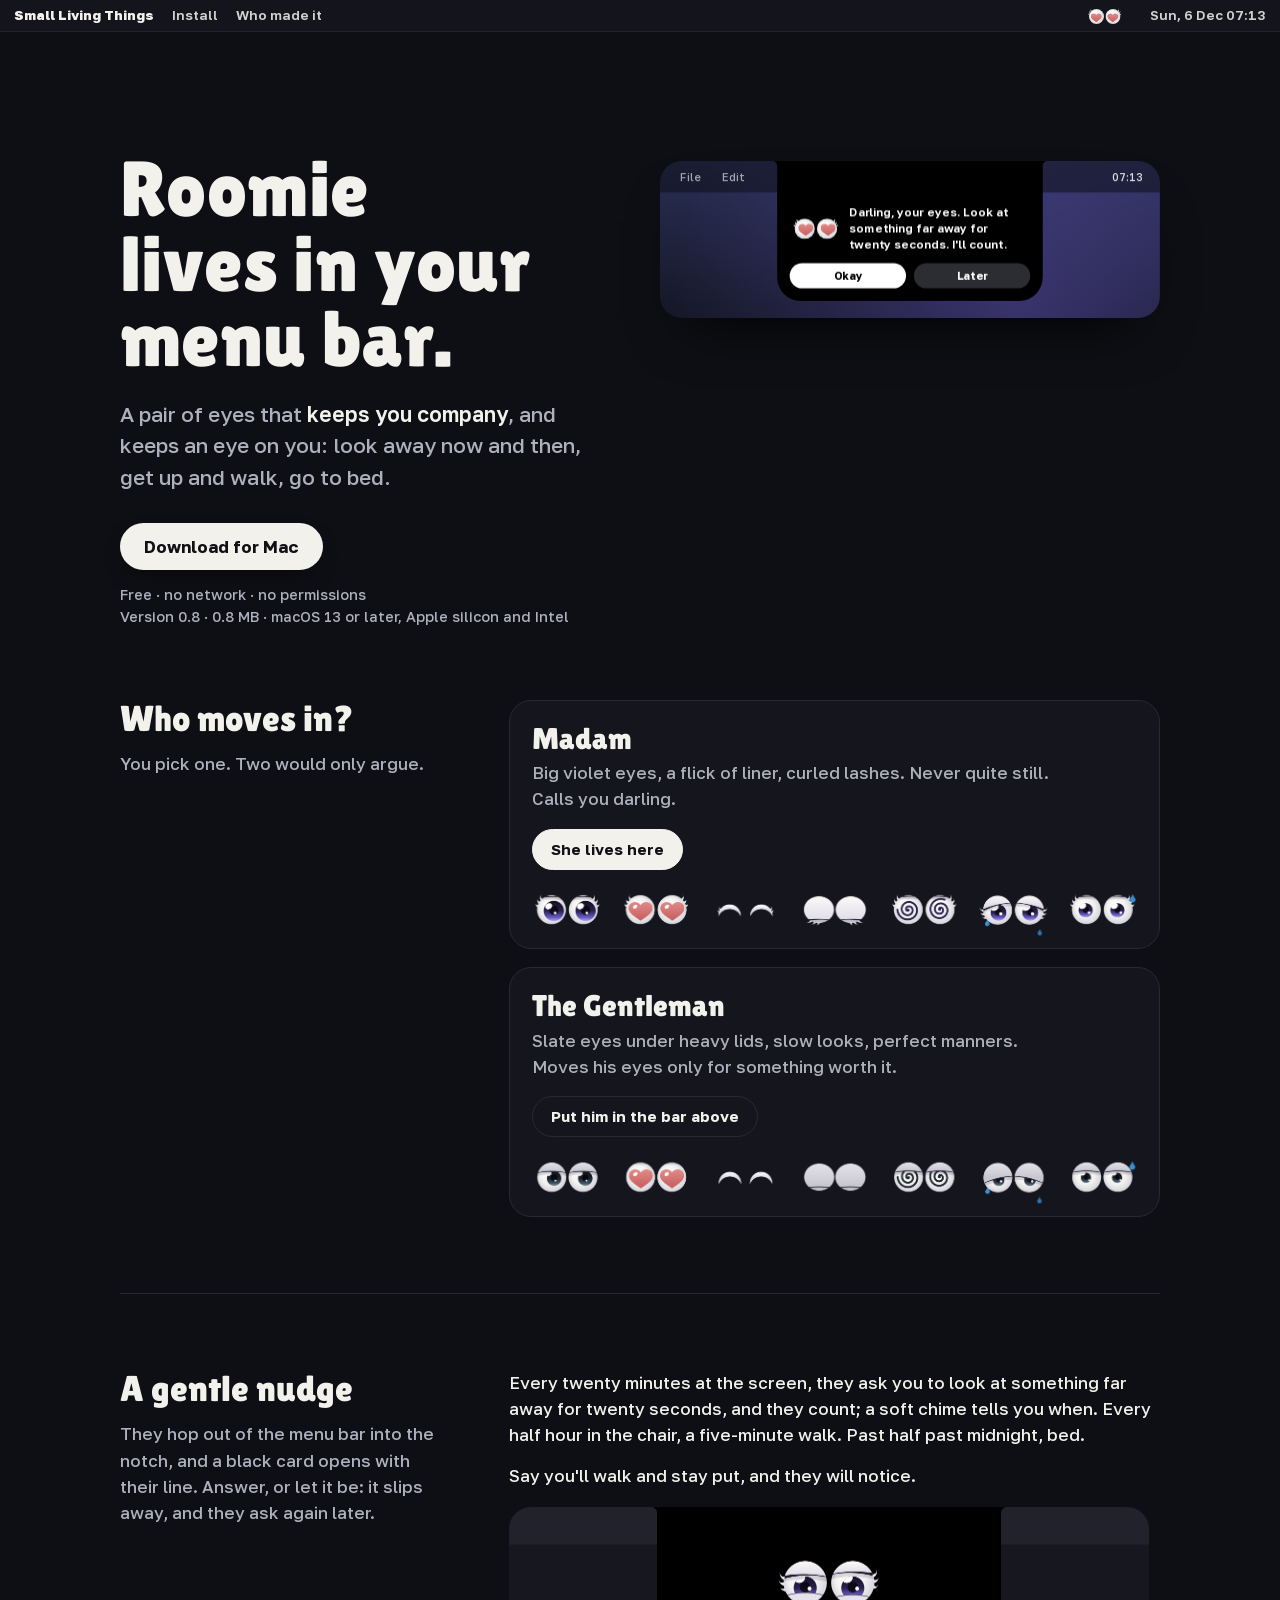
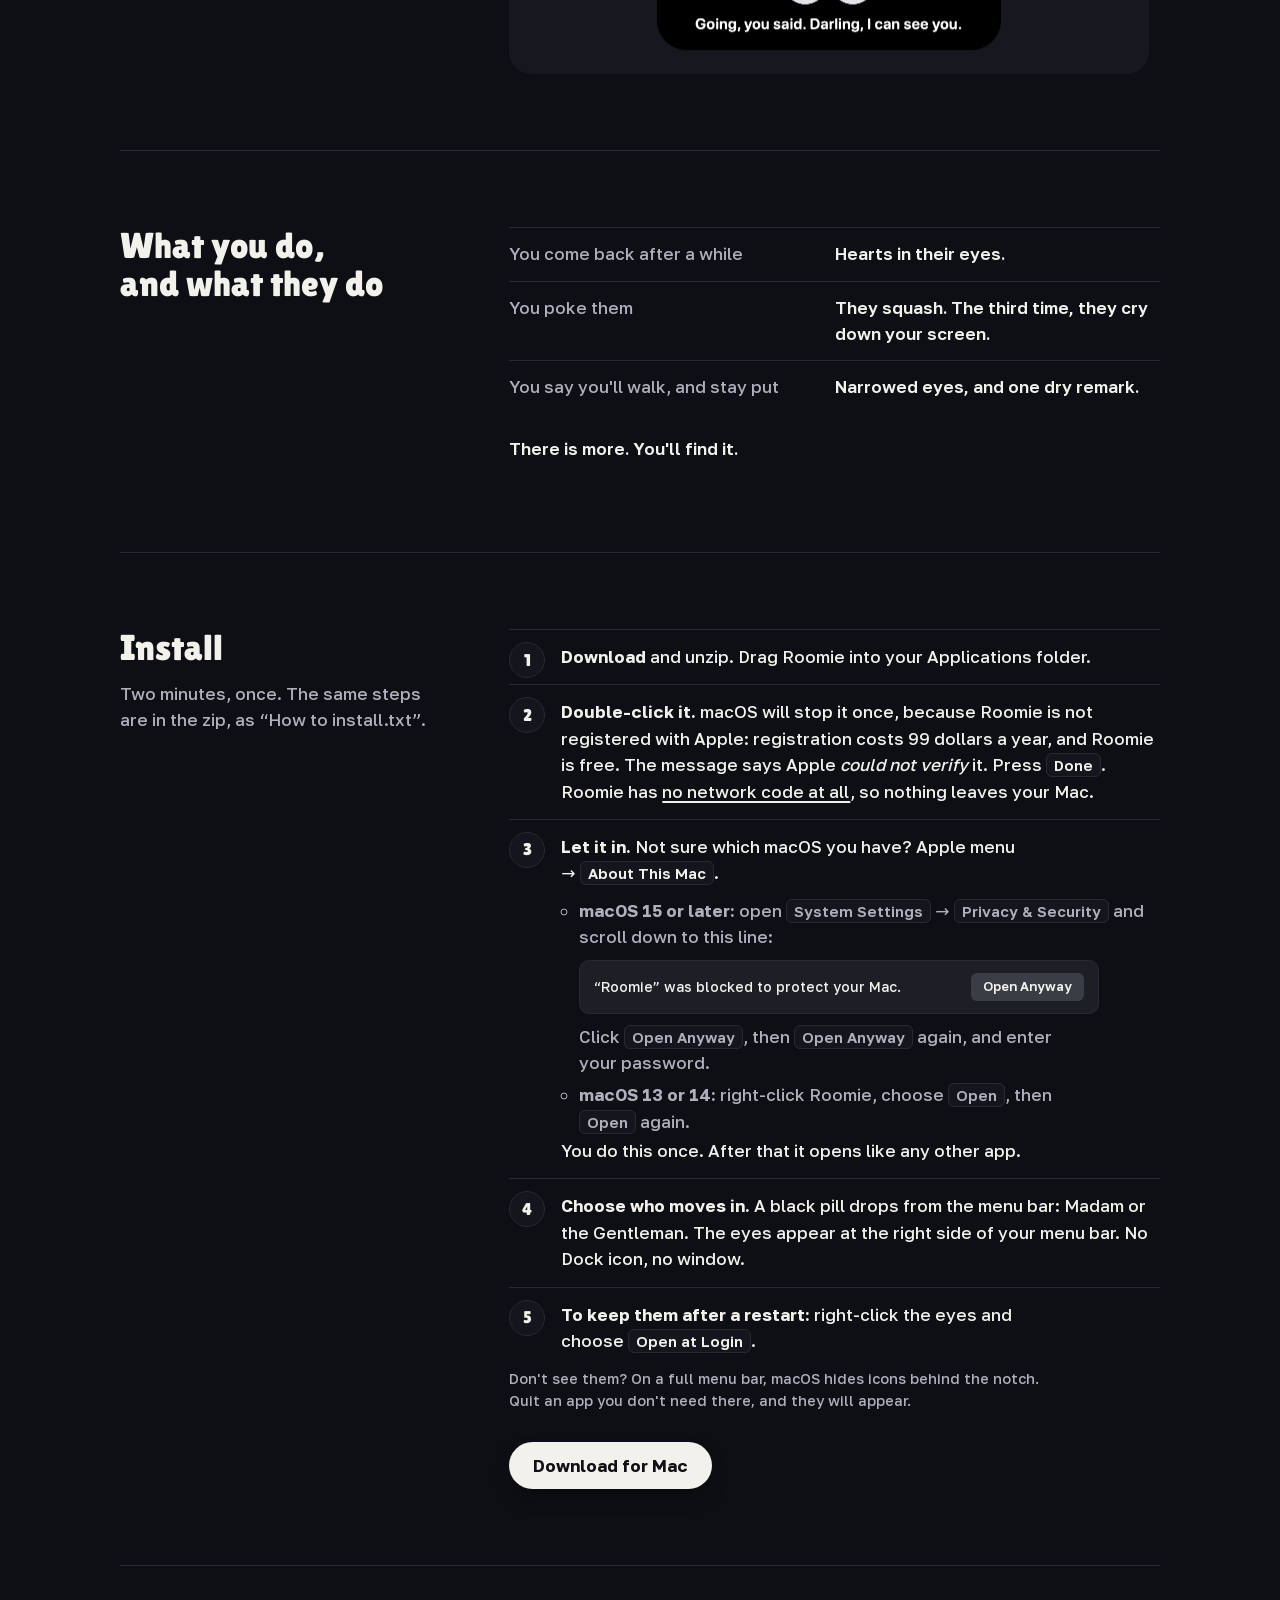
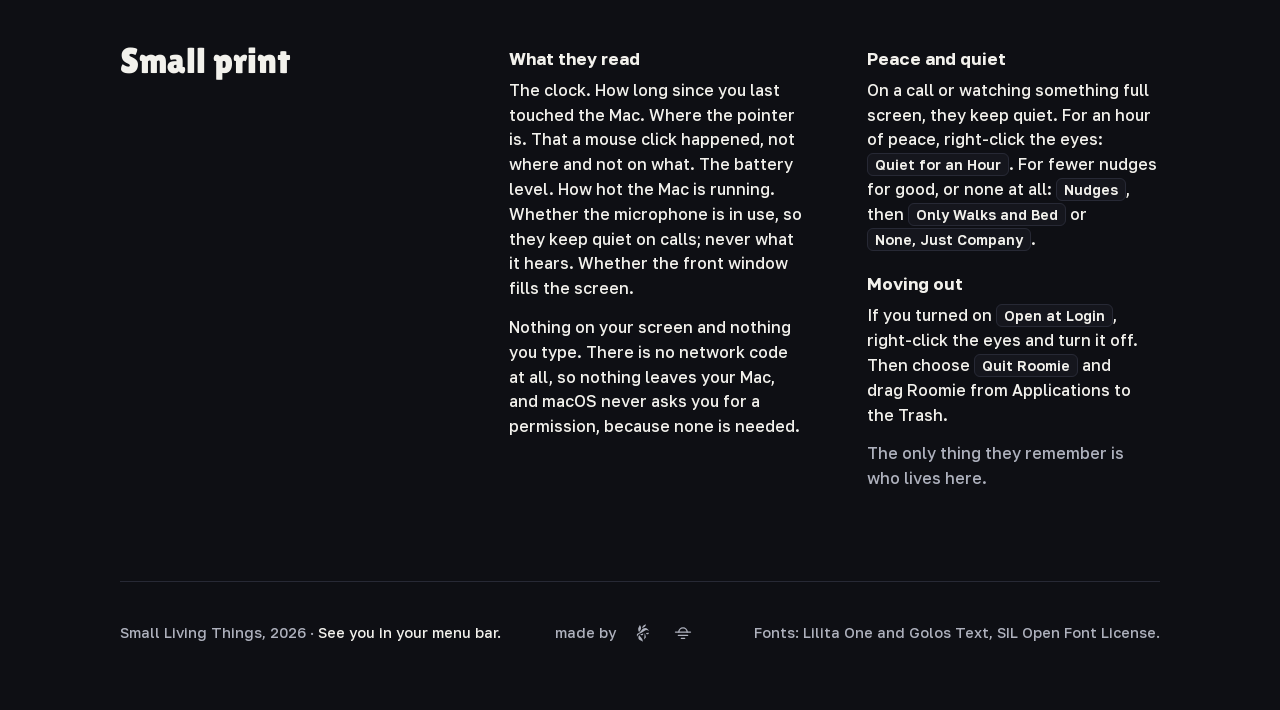
==== site/index.html @ 075705ca "Roomie 0.8 and its site Roomie, a pair of eyes that lives in the Mac menu bar: Madam or the Gentlema" ====
<!doctype html>
<html lang="en">
<head>
<meta charset="utf-8">
<meta name="viewport" content="width=device-width, initial-scale=1, viewport-fit=cover">
<title>Roomie: a pair of eyes that lives in your Mac's menu bar</title>
<meta name="description" content="Roomie lives in your menu bar: Madam or the Gentleman, a pair of eyes that keeps you company and reminds you to look away, to walk and to go to bed. Free, for macOS 13 or later.">
<meta name="theme-color" content="#0e0f14">
<meta property="og:type" content="website">
<meta property="og:title" content="Roomie: a pair of eyes that lives in your Mac's menu bar">
<meta property="og:description" content="Madam or the Gentleman: they watch you work, and nudge you to look away, to walk and to go to bed. Free, for macOS 13 or later.">
<meta property="og:image" content="https://lesheess.github.io/small-living-things/roomie/media/og.jpg">
<meta property="og:url" content="https://lesheess.github.io/small-living-things/">
<meta name="twitter:card" content="summary_large_image">
<link rel="icon" href="roomie/media/icon.png">
<link rel="stylesheet" href="style.css?v=0.8">
</head>
<body>
<header class="bar">
  <a class="home" href="./">Small Living Things</a>
  <a href="#install">Install</a>
  <a href="#us">Who made it</a>
  <span class="gap"></span>
  <canvas data-roomie></canvas>
  <time data-clock></time>
</header>
<canvas id="rain" aria-hidden="true"></canvas>

<main>
  <div class="hero with-stage">
    <div>
    <h1>Roomie lives in your menu bar.</h1>
    <p class="lead">A pair of eyes that <b>keeps you company</b>, and keeps an eye on you: look away now and then, get up and walk, go to bed.</p>
    <div class="get">
      <a class="btn" href="roomie/Roomie.zip" download>Download for Mac</a>
      <button class="share" type="button" data-share>Send the link to my Mac</button>
      <span class="small">Free · no network · no permissions<br>Version 0.8 · 0.8 MB · macOS 13 or later, Apple silicon and&nbsp;Intel</span>
      <p class="phone-note">Roomie is for Macs. Send it to yours.</p>
    </div>
    </div>
    <figure class="stage"><canvas data-stage></canvas></figure>
  </div>

  <section class="flow row">
    <div class="head"><h2>Who moves in?</h2>
    <p class="dim">You pick one. Two would only argue.</p></div>
    <div class="body">
    <div class="who">
      <article>
        <div class="who-head">
          <div>
            <h3>Madam</h3>
            <p>Big violet eyes, a flick of liner, curled lashes. Never quite still. Calls you darling.</p>
          </div>
          <button class="pick" type="button" data-who="madam">Put her in the bar above</button>
        </div>
        <figure class="moods"><img src="roomie/media/madam.png" width="1302" height="122" alt="Madam in seven moods: watching, hearts, glad, asleep, dizzy, crying, sweating."></figure>
      </article>
      <article>
        <div class="who-head">
          <div>
            <h3>The Gentleman</h3>
            <p>Slate eyes under heavy lids, slow looks, perfect manners. Moves his eyes only for something worth it.</p>
          </div>
          <button class="pick" type="button" data-who="gentleman">Put him in the bar above</button>
        </div>
        <figure class="moods"><img src="roomie/media/gentleman.png" width="1302" height="122" alt="The Gentleman in seven moods: watching, hearts, glad, asleep, dizzy, crying, sweating."></figure>
      </article>
    </div>
    </div>
  </section>

  <section class="row">
    <div class="head"><h2>A gentle nudge</h2>
      <p class="dim">They hop out of the menu bar into the notch, and a black card opens with their line. Answer, or let it be: it slips away, and they ask again later.</p></div>
    <div class="body">
      <p>Every twenty minutes at the screen, they ask you to look at something far away for twenty seconds, and they count; a soft chime tells you when. Every half hour in the chair, a five-minute walk. Past half past midnight, bed.</p>
      <p>Say you'll walk and stay put, and they will notice.</p>
    <figure class="shot"><img src="roomie/media/caught.png" width="640" height="168" alt="Madam's card under the notch: her eyes narrowed, following you, and her line: “Going, you said. Darling, I can see you.”"></figure>
    </div>
  </section>

  <section class="row">
    <div class="head"><h2>What you do, and what they do</h2></div>
    <div class="body">
    <dl class="pairs">
      <dt>You come back after a while</dt><dd>Hearts in their eyes.</dd>
      <dt>You poke them</dt><dd>They squash. The third time, they cry down your screen.</dd>
      <dt>You say you'll walk, and stay put</dt><dd>Narrowed eyes, and one dry remark.</dd>
    </dl>
    <p class="more">There is more. You'll find it.</p>
    </div>
  </section>

  <section class="row" id="install">
    <div class="head"><h2>Install</h2>
      <p class="dim">Two minutes, once. The same steps are in the zip, as “How to install.txt”.</p></div>
    <div class="body">
    <ol class="steps">
      <li><b>Download</b> and unzip. Drag Roomie into your Applications folder.</li>
      <li><b>Double-click it.</b> macOS will stop it once, because Roomie is not registered with Apple: registration costs 99 dollars a year, and Roomie is free. The message says Apple <q>could not verify</q> it. Press <kbd>Done</kbd>. Roomie has <a href="#print">no network code at all</a>, so nothing leaves your Mac.</li>
      <li><b>Let it in.</b> Not sure which macOS you have? Apple menu → <kbd>About This Mac</kbd>.
        <ul>
          <li><b>macOS 15 or later:</b> open <kbd>System Settings</kbd> → <kbd>Privacy &amp; Security</kbd> and scroll down to this line:
            <div class="settings" aria-hidden="true"><span>“Roomie” was blocked to protect your Mac.</span><span class="open">Open Anyway</span></div>
            Click <kbd>Open Anyway</kbd>, then <kbd>Open Anyway</kbd> again, and enter your password.</li>
          <li><b>macOS 13 or 14:</b> right-click Roomie, choose <kbd>Open</kbd>, then <kbd>Open</kbd> again.</li>
        </ul>
        You do this once. After that it opens like any other app.
      </li>
      <li><b>Choose who moves in.</b> A black pill drops from the menu bar: Madam or the Gentleman. The eyes appear at the right side of your menu bar. No Dock icon, no window.</li>
      <li><b>To keep them after a restart:</b> right-click the eyes and choose <kbd>Open at Login</kbd>.</li>
    </ol>
    <p class="small">Don't see them? On a full menu bar, macOS hides icons behind the notch. Quit an app you don't need there, and they will appear.</p>
    <div class="get"><a class="btn" href="roomie/Roomie.zip" download>Download for Mac</a></div>
    </div>
  </section>

  <section class="print row" id="print">
    <div class="head"><h2>Small print</h2></div>
    <div class="body split">
    <div>
      <h3>What they read</h3>
      <p>The clock. How long since you last touched the Mac. Where the pointer is. That a mouse click happened, not where and not on what. The battery level. How hot the Mac is running. Whether the microphone is in use, so they keep quiet on calls; never what it hears. Whether the front window fills the screen.</p>
      <p>Nothing on your screen and nothing you type. There is no network code at all, so nothing leaves your Mac, and macOS never asks you for a permission, because none is needed.</p>
    </div>
    <div>
      <h3>Peace and quiet</h3>
      <p>On a call or watching something full screen, they keep quiet. For an hour of peace, right-click the eyes: <kbd>Quiet for an Hour</kbd>. For fewer nudges for good, or none at all: <kbd>Nudges</kbd>, then <kbd>Only Walks and Bed</kbd> or <kbd>None, Just Company</kbd>.</p>
      <h3>Moving out</h3>
      <p>If you turned on <kbd>Open at Login</kbd>, right-click the eyes and turn it off. Then choose <kbd>Quit Roomie</kbd> and drag Roomie from Applications to the Trash.</p>
      <p class="dim">The only thing they remember is who lives here.</p>
    </div>
    </div>
  </section>

</main>

<footer class="small">
  <span>Small Living Things, 2026 · <span class="bye">See you in your menu bar.</span></span>
  <span class="made" id="us" role="group" aria-label="Made by lesheess and Still"><span aria-hidden="true">made by</span>
    <span class="maker" tabindex="0" aria-label="lesheess"><svg width="20" height="20" viewBox="0 0 24 24" aria-hidden="true"><path fill="currentColor" fill-rule="evenodd" d="M11.26 22.15C11.04 21.96 10.25 21.50 9.49 21.13C7.13 19.95 6.43 19.08 6.44 17.33C6.44 16.33 6.61 15.76 7.17 14.96L7.50 14.48L7.79 15.11C8.02 15.59 8.36 16.02 9.20 16.88C11.050 18.78 11.79 20.30 11.69 21.97L11.65 22.48L11.26 22.15ZM13.41 19.25C13.49 18.62 13.85 14.58 13.94 13.29C13.99 12.60 14.06 12.20 14.14 12.17C14.35 12.10 15.45 16.090 15.45 16.94C15.45 17.55 15.24 17.86 14.12 18.95L13.36 19.69L13.41 19.25ZM4.78 16.12C4.71 15.96 4.66 15.39 4.66 14.76C4.65 13.69 4.66 13.66 4.99 13.15C5.29 12.68 5.41 12.59 6.27 12.19C6.79 11.94 7.37 11.67 7.56 11.58C8.02 11.36 9.46 9.91 10.07 9.05C11.67 6.81 12.83 6.04 14.56 6.04C15.85 6.04 16.97 6.56 18.08 7.67C18.55 8.14 19.39 9.31 19.39 9.50C19.39 9.54 19.03 9.38 18.57 9.14C16.58 8.070 15.39 8.21 13.50 9.70C12.34 10.61 10.96 11.43 9.78 11.91C7.40 12.86 6.18 13.86 5.36 15.49C4.90 16.40 4.90 16.40 4.78 16.12ZM9.88 14.57C9.54 14.43 8.94 13.79 8.94 13.58C8.94 13.40 9.89 13.11 11.23 12.85C12.32 12.65 12.37 12.67 12.24 13.37C12.06 14.35 10.82 14.98 9.88 14.57ZM16.63 13.42C16.15 13.22 15.52 12.42 15.71 12.25C15.93 12.050 17.87 11.65 18.62 11.65C19.00 11.65 19.00 11.66 19.00 12.03C19.00 13.08 17.70 13.84 16.63 13.42ZM6.93 10.30C6.46 9.58 6.15 8.30 6.21 7.34C6.26 6.36 6.44 5.86 7.21 4.56C7.48 4.10 7.82 3.42 7.96 3.06L8.21 2.40L8.62 3.01C9.37 4.13 9.63 4.95 9.63 6.13C9.63 7.56 8.71 9.44 7.55 10.37L7.17 10.67L6.93 10.30ZM11.04 5.61C11.11 4.65 11.51 3.87 12.28 3.17C12.63 2.85 12.95 2.58 12.99 2.58C13.04 2.58 13.61 2.34 14.27 2.050L15.47 1.51L15.40 2.07C15.22 3.57 14.49 4.50 13.07 5.050C12.48 5.28 11.21 6.04 11.21 6.16C11.21 6.20 11.16 6.23 11.10 6.23C11.02 6.23 11.00 6.04 11.04 5.61Z"/></svg><span class="tip" aria-hidden="true">lesheess</span></span>
    <span class="maker" tabindex="0" aria-label="Still"><svg width="20" height="20" viewBox="0 0 24 24" fill="none" stroke="currentColor" stroke-width="1.6" stroke-linecap="round" aria-hidden="true"><path d="M7 10.9a5 5 0 0 1 10 0"/><path d="M3 10.9h18M6.5 14.9h11M10 18.4h4"/></svg><span class="tip" aria-hidden="true">Still</span></span></span>
  <span>Fonts: Lilita One and Golos Text, SIL Open Font License.</span>
</footer>
<script src="roomie.js?v=0.8"></script>
<script src="stage.js?v=0.8"></script>
</body>
</html>
---- site/style.css ----
/* Small Living Things: the shelf and its product pages.
   One world: the dark of a screen at night, white eyes, one blue (a tear).
   The header is a menu bar, because that is where these things live. */
/* Lilita One for headings: he tried Gloock (2026-11-20) and found the page split into two worlds; Lilita sits with the eyes */
@font-face{ font-family:"Lilita One"; src:url(fonts/LilitaOne-Regular.ttf) format("truetype"); font-display:swap; }
@font-face{ font-family:"Golos Text"; font-weight:400 800; src:url(fonts/golos-latin.woff2) format("woff2"); font-display:swap; }
:root{ --bg:#0e0f14; --raise:#15161d; --line:#272935; --text:#f2f1ec; --dim:#aeb1bd; --tear:#3991d3; --ink:#101116;
  --display:"Lilita One", ui-rounded, system-ui, sans-serif; --body:"Golos Text", system-ui, sans-serif;
  --col:min(1040px, 100% - 40px); color-scheme:dark; }
*{ box-sizing:border-box; }
html{ scroll-behavior:smooth; }
body{ margin:0; background:var(--bg); color:var(--text); font:500 17px/1.55 var(--body); -webkit-font-smoothing:antialiased; overflow-x:hidden; }
::selection{ background:var(--tear); color:var(--ink); }
:focus-visible{ outline:2px solid var(--tear); outline-offset:3px; border-radius:6px; }
a{ color:inherit; text-decoration-thickness:1.5px; text-underline-offset:3px; }
a:hover{ color:var(--tear); }
img{ max-width:100%; height:auto; display:block; }

/* the menu bar: the navigation, a clock, and him */
.bar{ position:fixed; z-index:20; inset:0 0 auto 0; height:32px; display:flex; align-items:center; gap:18px; padding:0 14px;
  background:rgba(22,23,31,.78); -webkit-backdrop-filter:blur(18px) saturate(1.4); backdrop-filter:blur(18px) saturate(1.4);
  border-bottom:1px solid rgba(255,255,255,.07); font:600 13.5px/1 var(--body); white-space:nowrap; }
.bar a{ text-decoration:none; color:var(--text); opacity:.86; padding:8px 0; }
.bar a:hover{ opacity:1; color:var(--text); }
.bar .home{ font-weight:800; opacity:1; }
.bar .gap{ flex:1; }
.bar canvas{ width:54px; height:24px; cursor:pointer; flex:none; }
.bar time{ color:var(--text); opacity:.86; font-variant-numeric:tabular-nums; }
@media (max-width:560px){ .bar time{ display:none; } .bar{ gap:14px; } }
#rain{ position:fixed; z-index:19; inset:0; width:100%; height:100%; pointer-events:none; }

main{ width:var(--col); margin:0 auto; padding:32px 0 0; }
h1{ margin:0; font:400 clamp(44px, 8.4vw, 92px)/.96 var(--display); letter-spacing:.005em; text-wrap:balance; }
h2{ margin:0 0 14px; font:400 clamp(28px, 4.2vw, 40px)/1.05 var(--display); text-wrap:balance; }
p{ margin:0 0 14px; max-width:62ch; }
.lead{ font-size:clamp(18px, 2.2vw, 21px); line-height:1.5; color:var(--dim); max-width:46ch; }
.lead b{ color:var(--text); font-weight:600; }
.dim{ color:var(--dim); }
.small{ font-size:14.5px; line-height:1.5; color:var(--dim); }

.hero{ padding:clamp(56px, 11vw, 120px) 0 clamp(40px, 7vw, 72px); }
.hero .lead{ margin-top:22px; }
.hint{ margin-top:26px; font-size:14.5px; color:var(--dim); }
p, li, dd{ text-wrap:pretty; }

/* the stage: a close-up of the menu bar, drawn live by stage.js */
.hero.with-stage{ display:grid; grid-template-columns:minmax(0, 1fr) minmax(0, 1.05fr); gap:clamp(28px, 5vw, 64px); align-items:start; }
/* the stage's top meets the top of the headline's letters */
.hero.with-stage .stage{ margin-top:.12em; font-size:clamp(44px, 6.2vw, 78px); }
.hero.with-stage h1{ font-size:clamp(44px, 6.2vw, 78px); }
@media (max-width:860px){ .hero.with-stage{ grid-template-columns:1fr; } }
.stage{ margin:0; }
.stage canvas{ display:block; width:100%; border-radius:22px; box-shadow:0 30px 60px -30px #000; cursor:pointer; }
.share{ display:none; font:700 15px/1 var(--body); color:var(--text); background:transparent; border:1.5px solid var(--line); border-radius:999px; padding:13px 18px; cursor:pointer; }
.phone-note{ display:none; margin:14px 0 0; font-size:15px; color:var(--dim); }
/* on a phone there is nothing to install: sending the link is the main thing, the zip a plain link */
@media (hover:none) and (pointer:coarse){
  .share{ display:inline-flex; order:-1; background:var(--text); color:var(--ink); border-color:var(--text); padding:15px 22px; font-size:17px; }
  .hero .get .btn{ background:none; color:var(--text); box-shadow:none; padding:0; text-decoration:underline; font-weight:600; font-size:15px; }
  .phone-note{ display:block; } }
section.flow{ border-top:0; padding-top:0; }
/* every section after the hero: its title on the left, its content on the right, so wide screens stay balanced */
@media (min-width:980px){
  section.row{ display:grid; grid-template-columns:minmax(0, 4fr) minmax(0, 8fr); column-gap:clamp(40px, 5vw, 80px); align-items:start; }
  section.row > .head{ position:sticky; top:72px; }
  section.row > .head h2{ font-size:clamp(28px, 3vw, 36px); }
  section.row > .head p{ max-width:30ch; }
  section.row .pairs{ margin-top:0; }
  section.row ol.steps{ margin-top:0; max-width:none; }
  section.row .who{ margin-top:0; }
  section.row .shot{ margin-top:18px; }
  .print .body.split{ grid-template-columns:minmax(0, 1fr) minmax(0, 1fr); }
  .makers dl{ margin-top:0; }
}
.more{ margin-top:22px; font-weight:600; color:var(--text); }
/* the small print: what they read, peace and quiet, moving out, in one quieter band */
.print h2{ font-size:clamp(24px, 3vw, 30px); }
.print h3{ margin:22px 0 8px; font:700 17px/1.3 var(--body); }
.print .split > div > h3:first-child{ margin-top:6px; }
.print p{ font-size:16px; }
.bye{ color:var(--text); }

/* a line of System Settings, drawn so you know it when you see it */
.settings{ display:flex; align-items:center; justify-content:space-between; gap:14px; margin:10px 0; padding:12px 14px; border-radius:10px;
  background:#1e1f26; border:1px solid var(--line); font:500 14px/1.35 -apple-system, BlinkMacSystemFont, var(--body); color:var(--text); max-width:520px; }
.settings .open{ flex:none; padding:5px 12px; border-radius:6px; background:#3a3c46; font-weight:600; font-size:13px; }
q{ quotes:none; font-style:italic; color:var(--text); }

.btn{ display:inline-flex; align-items:center; gap:10px; padding:15px 24px; border-radius:999px; background:var(--text); color:var(--ink); text-decoration:none;
  font:700 17px/1 var(--body); transition:transform .18s cubic-bezier(.16,1,.3,1), box-shadow .18s; box-shadow:0 10px 24px -12px rgba(0,0,0,.8); }
.btn:hover{ color:var(--ink); transform:translateY(-2px); box-shadow:0 18px 30px -14px rgba(0,0,0,.9); }
.btn:active{ transform:translateY(0) scale(.98); }
.get{ display:flex; flex-wrap:wrap; align-items:center; gap:14px 20px; margin-top:30px; }

section{ padding:clamp(40px, 7vw, 76px) 0; border-top:1px solid var(--line); }

/* the shelf: each thing is a wide plate, the picture is the thing itself */
.thing{ display:grid; grid-template-columns:minmax(0, 5fr) minmax(0, 7fr); gap:clamp(24px, 5vw, 56px); align-items:center; }
.thing h2{ font-size:clamp(34px, 5vw, 52px); }
.thing figure{ margin:0; }
.thing figure img{ border-radius:22px; box-shadow:0 30px 60px -30px #000; }
/* who makes these: two names, one line each */
.makers dl{ margin:8px 0 0; display:grid; grid-template-columns:max-content minmax(0, 52ch); gap:14px clamp(20px, 4vw, 44px); align-items:baseline; }
/* the names sit under the heading, in the body face, each with its mark from the footer */
.makers dt{ display:flex; align-items:center; gap:10px; font:700 18px/1.3 var(--body); color:var(--text); }
.makers dt svg{ flex:none; color:var(--dim); }
.makers dd{ margin:0; color:var(--dim); }
@media (max-width:560px){ .makers dl{ grid-template-columns:1fr; gap:4px; } .makers dd{ margin-bottom:16px; } }
.next{ display:flex; align-items:baseline; gap:16px; flex-wrap:wrap; color:var(--dim); }
.next b{ font:400 26px/1 var(--display); color:var(--text); }
@media (max-width:760px){ .thing{ grid-template-columns:1fr; } .thing figure{ order:-1; } }

/* you do this, he does that */
.pairs{ margin:22px 0 0; padding:0; display:grid; grid-template-columns:minmax(0, 1fr) minmax(0, 1fr); }
.pairs dt, .pairs dd{ margin:0; padding:13px 0; border-top:1px solid var(--line); }
.pairs dt{ color:var(--dim); padding-right:20px; }
.pairs dd{ font-weight:600; }
@media (max-width:560px){ .pairs{ grid-template-columns:1fr; } .pairs dt{ padding-bottom:0; } .pairs dd{ border-top:0; padding-top:2px; } }

/* who moves in: one plate each, the moods underneath */
h3{ margin:0 0 6px; font:400 clamp(24px, 3vw, 30px)/1.05 var(--display); }
.who{ display:grid; grid-template-columns:minmax(0, 1fr); gap:18px; margin-top:22px; }
.who article{ min-width:0; background:var(--raise); border:1px solid var(--line); border-radius:22px; padding:22px 22px 8px; }
.who-head{ display:flex; gap:16px 24px; align-items:center; justify-content:space-between; flex-wrap:wrap; }
.who-head p{ margin:0; color:var(--dim); max-width:48ch; }
.pick{ font:700 15px/1 var(--body); padding:12px 18px; border-radius:999px; border:1px solid var(--line); background:transparent; color:var(--text); cursor:pointer;
  transition:background .18s, color .18s, border-color .18s, transform .18s cubic-bezier(.16,1,.3,1); }
.pick:hover{ transform:translateY(-1px); border-color:#3a3d4c; }
.pick:active{ transform:scale(.98); }
.pick[aria-pressed="true"]{ background:var(--text); color:var(--ink); border-color:var(--text); }
.moods{ margin:12px -10px 0; }

.split{ display:grid; grid-template-columns:minmax(0, 1fr) minmax(0, 1fr); gap:clamp(24px, 5vw, 64px); align-items:start; }
@media (max-width:760px){ .split{ grid-template-columns:1fr; } }
.shot{ margin:26px 0 0; }
.shot img{ border-radius:22px; }
.shot.wide{ overflow-x:auto; -webkit-overflow-scrolling:touch; }
.shot.wide img{ min-width:760px; }

ol.steps{ margin:18px 0 0; padding:0; list-style:none; counter-reset:s; max-width:64ch; }
ol.steps li{ counter-increment:s; position:relative; padding:14px 0 14px 52px; border-top:1px solid var(--line); }
ol.steps li::before{ content:counter(s); position:absolute; left:0; top:12px; width:34px; height:34px; border-radius:50%; background:var(--raise); border:1px solid var(--line);
  display:grid; place-items:center; font:400 17px/1 var(--display); }
ol.steps li b{ font-weight:700; }
ol.steps ul{ margin:8px 0 0; padding-left:18px; color:var(--dim); }
ol.steps ul li{ counter-increment:none; padding:3px 0; border:0; }
ol.steps ul li::before{ display:none; }
kbd{ font:600 .88em/1 var(--body); padding:2px 7px; border-radius:6px; background:var(--raise); border:1px solid var(--line); white-space:nowrap; }

/* the makers' marks in the footer: say their names on hover, focus or a tap */
.made{ display:inline-flex; align-items:center; gap:6px; scroll-margin-bottom:40px; }
.made > span:first-child{ margin-right:4px; }
.maker{ position:relative; display:inline-grid; place-items:center; width:34px; height:34px; border-radius:9px; color:var(--dim); cursor:default; outline-offset:2px; transition:color .15s, background .15s; }
.maker:hover, .maker:focus-visible, .maker.on{ color:var(--text); background:rgba(255,255,255,.06); }
.maker .tip{ position:absolute; bottom:calc(100% + 6px); left:50%; transform:translate(-50%, 4px); opacity:0; pointer-events:none; white-space:nowrap;
  padding:6px 9px; border-radius:7px; background:#25262e; color:var(--text); font:600 12.5px/1 var(--body); transition:opacity .15s, transform .15s; }
.maker:hover .tip, .maker:focus-visible .tip, .maker.on .tip{ opacity:1; transform:translate(-50%, 0); }
footer{ width:var(--col); margin:0 auto; padding:34px 0 60px; border-top:1px solid var(--line); display:flex; flex-wrap:wrap; gap:8px 24px; justify-content:space-between; align-items:center; }
@media (prefers-reduced-motion: reduce){ html{ scroll-behavior:auto; } .btn, .pick{ transition:none; } }
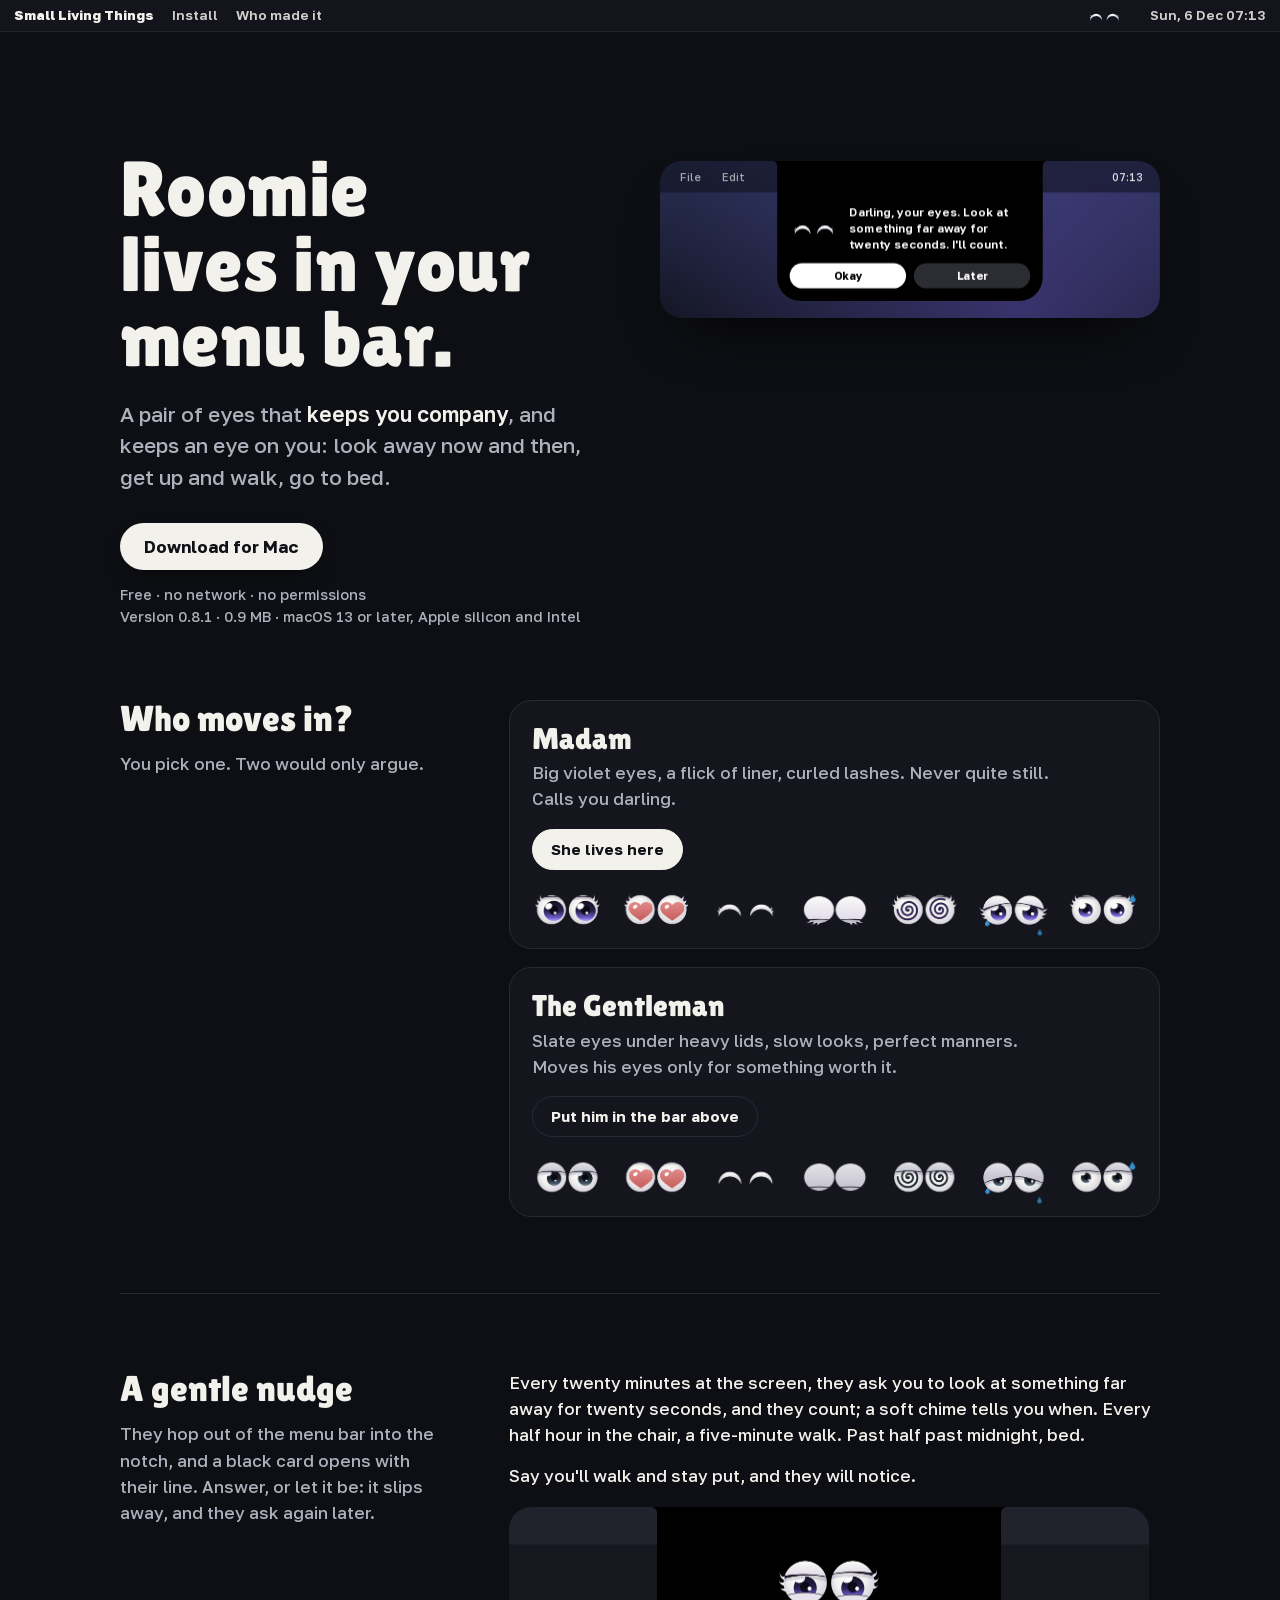
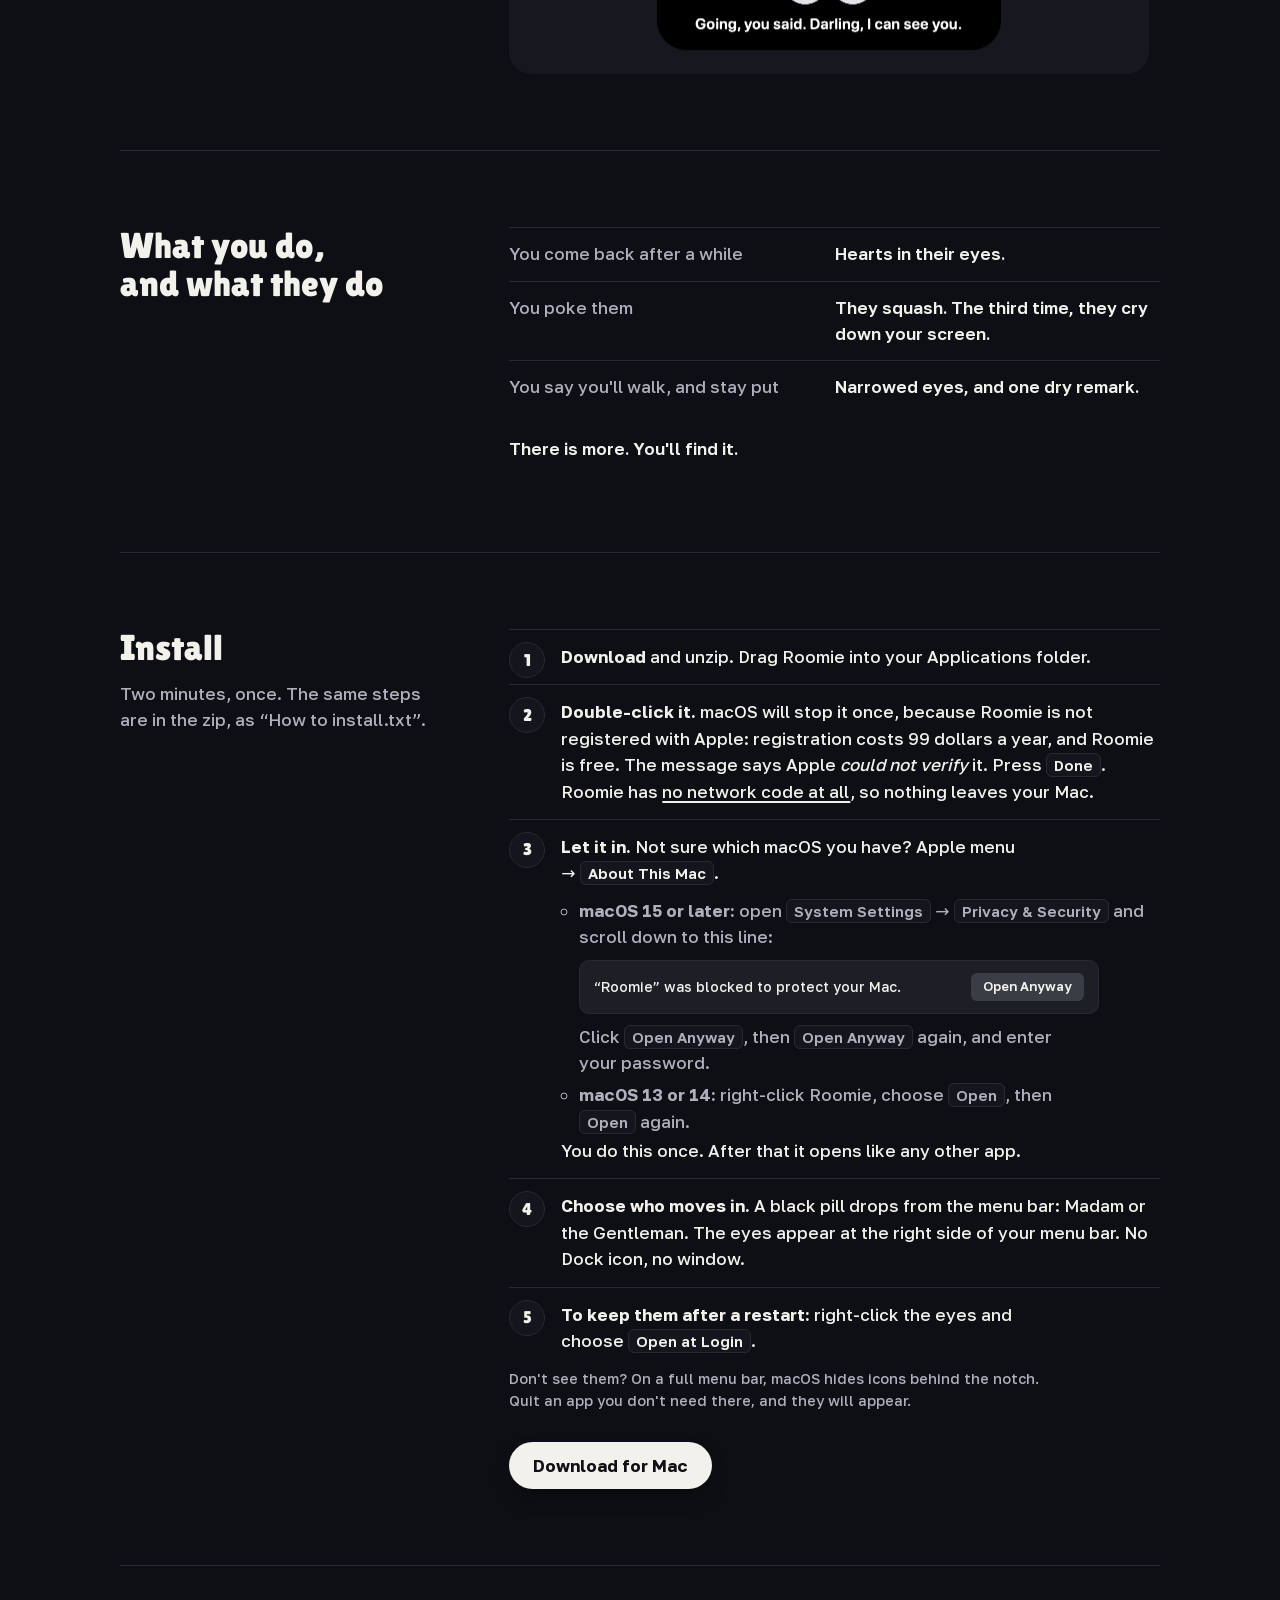
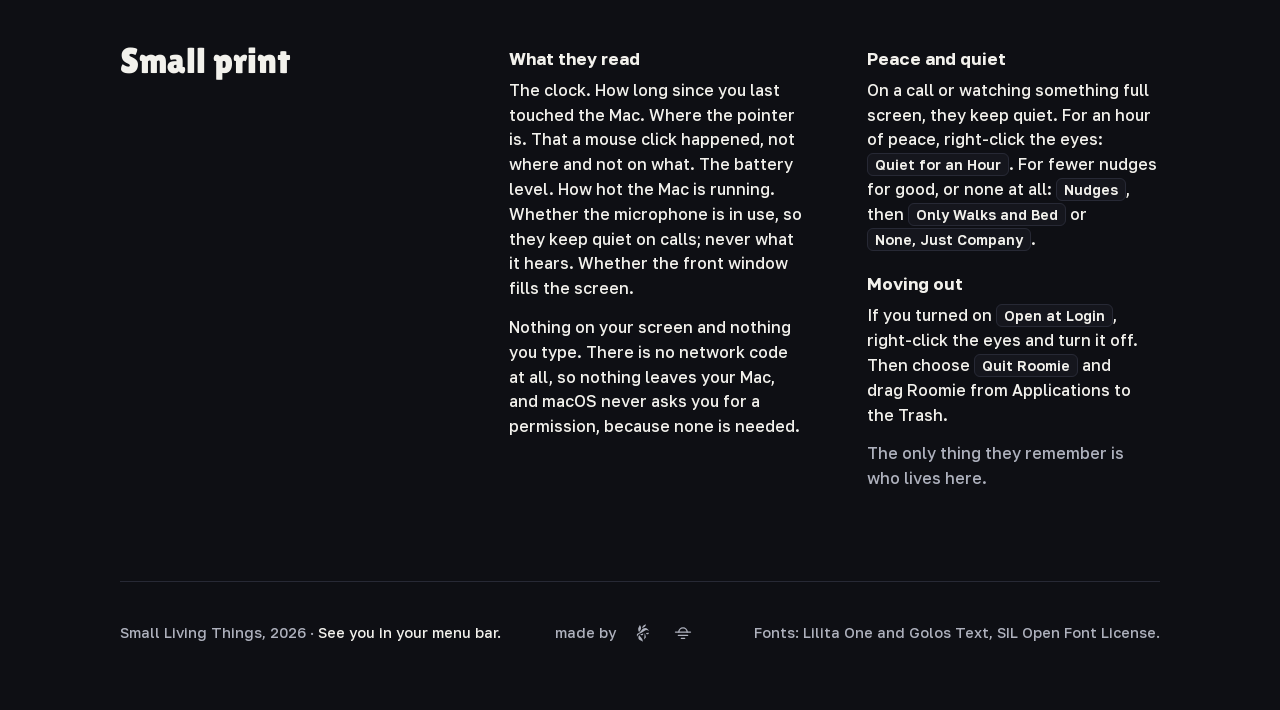
==== commit 5e63d332: "Roomie 0.8.1: the bedtime card shows the time again The helper was called clock(), and with no argum" ====
--- a/site/index.html
+++ b/site/index.html
@@ -13,7 +13,7 @@
 <meta property="og:url" content="https://lesheess.github.io/small-living-things/">
 <meta name="twitter:card" content="summary_large_image">
 <link rel="icon" href="roomie/media/icon.png">
-<link rel="stylesheet" href="style.css?v=0.8">
+<link rel="stylesheet" href="style.css?v=0.8.1">
 </head>
 <body>
 <header class="bar">
@@ -32,9 +32,9 @@
     <h1>Roomie lives in your menu bar.</h1>
     <p class="lead">A pair of eyes that <b>keeps you company</b>, and keeps an eye on you: look away now and then, get up and walk, go to bed.</p>
     <div class="get">
-      <a class="btn" href="roomie/Roomie.zip" download>Download for Mac</a>
+      <a class="btn" href="roomie/Roomie.zip?v=0.8.1" download>Download for Mac</a>
       <button class="share" type="button" data-share>Send the link to my Mac</button>
-      <span class="small">Free · no network · no permissions<br>Version 0.8 · 0.8 MB · macOS 13 or later, Apple silicon and&nbsp;Intel</span>
+      <span class="small">Free · no network · no permissions<br>Version 0.8.1 · 0.9 MB · macOS 13 or later, Apple silicon and&nbsp;Intel</span>
       <p class="phone-note">Roomie is for Macs. Send it to yours.</p>
     </div>
     </div>
@@ -112,7 +112,7 @@
       <li><b>To keep them after a restart:</b> right-click the eyes and choose <kbd>Open at Login</kbd>.</li>
     </ol>
     <p class="small">Don't see them? On a full menu bar, macOS hides icons behind the notch. Quit an app you don't need there, and they will appear.</p>
-    <div class="get"><a class="btn" href="roomie/Roomie.zip" download>Download for Mac</a></div>
+    <div class="get"><a class="btn" href="roomie/Roomie.zip?v=0.8.1" download>Download for Mac</a></div>
     </div>
   </section>
 
@@ -143,7 +143,7 @@
     <span class="maker" tabindex="0" aria-label="Still"><svg width="20" height="20" viewBox="0 0 24 24" fill="none" stroke="currentColor" stroke-width="1.6" stroke-linecap="round" aria-hidden="true"><path d="M7 10.9a5 5 0 0 1 10 0"/><path d="M3 10.9h18M6.5 14.9h11M10 18.4h4"/></svg><span class="tip" aria-hidden="true">Still</span></span></span>
   <span>Fonts: Lilita One and Golos Text, SIL Open Font License.</span>
 </footer>
-<script src="roomie.js?v=0.8"></script>
-<script src="stage.js?v=0.8"></script>
+<script src="roomie.js?v=0.8.1"></script>
+<script src="stage.js?v=0.8.1"></script>
 </body>
 </html>
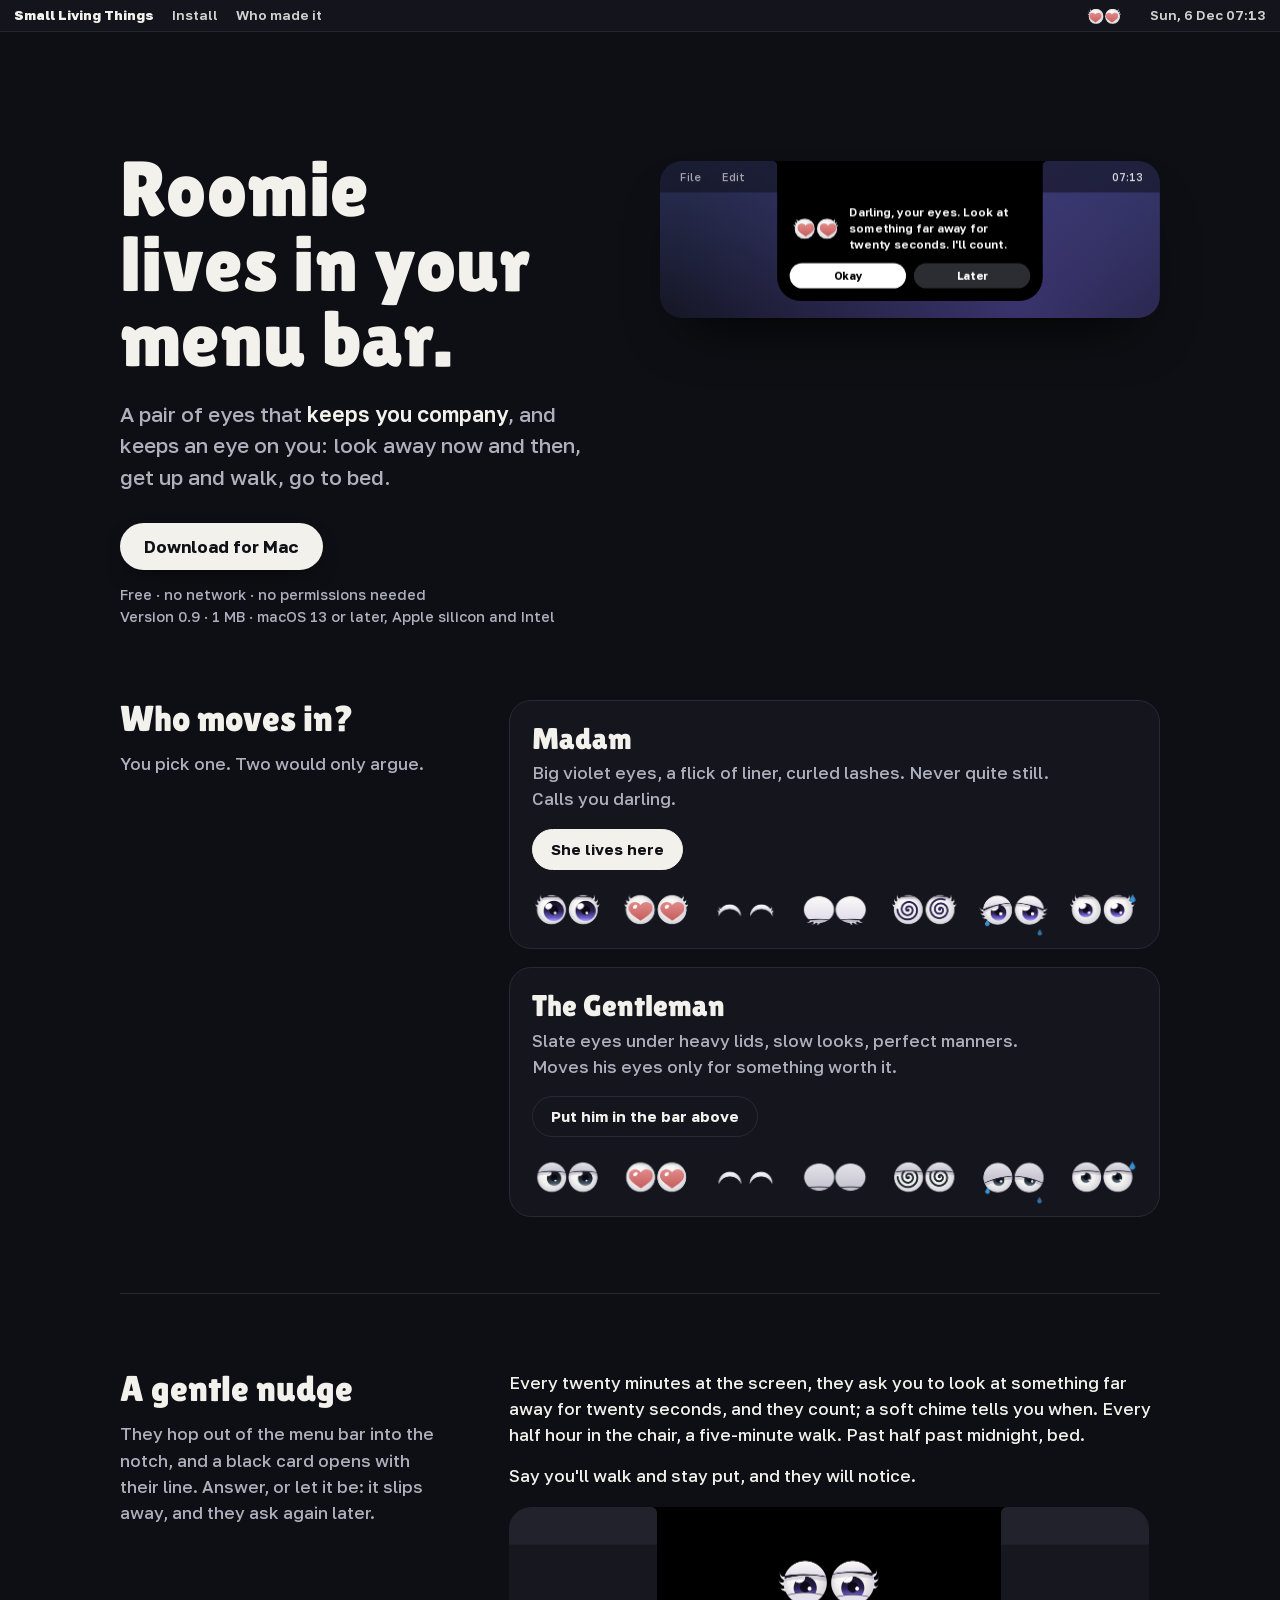
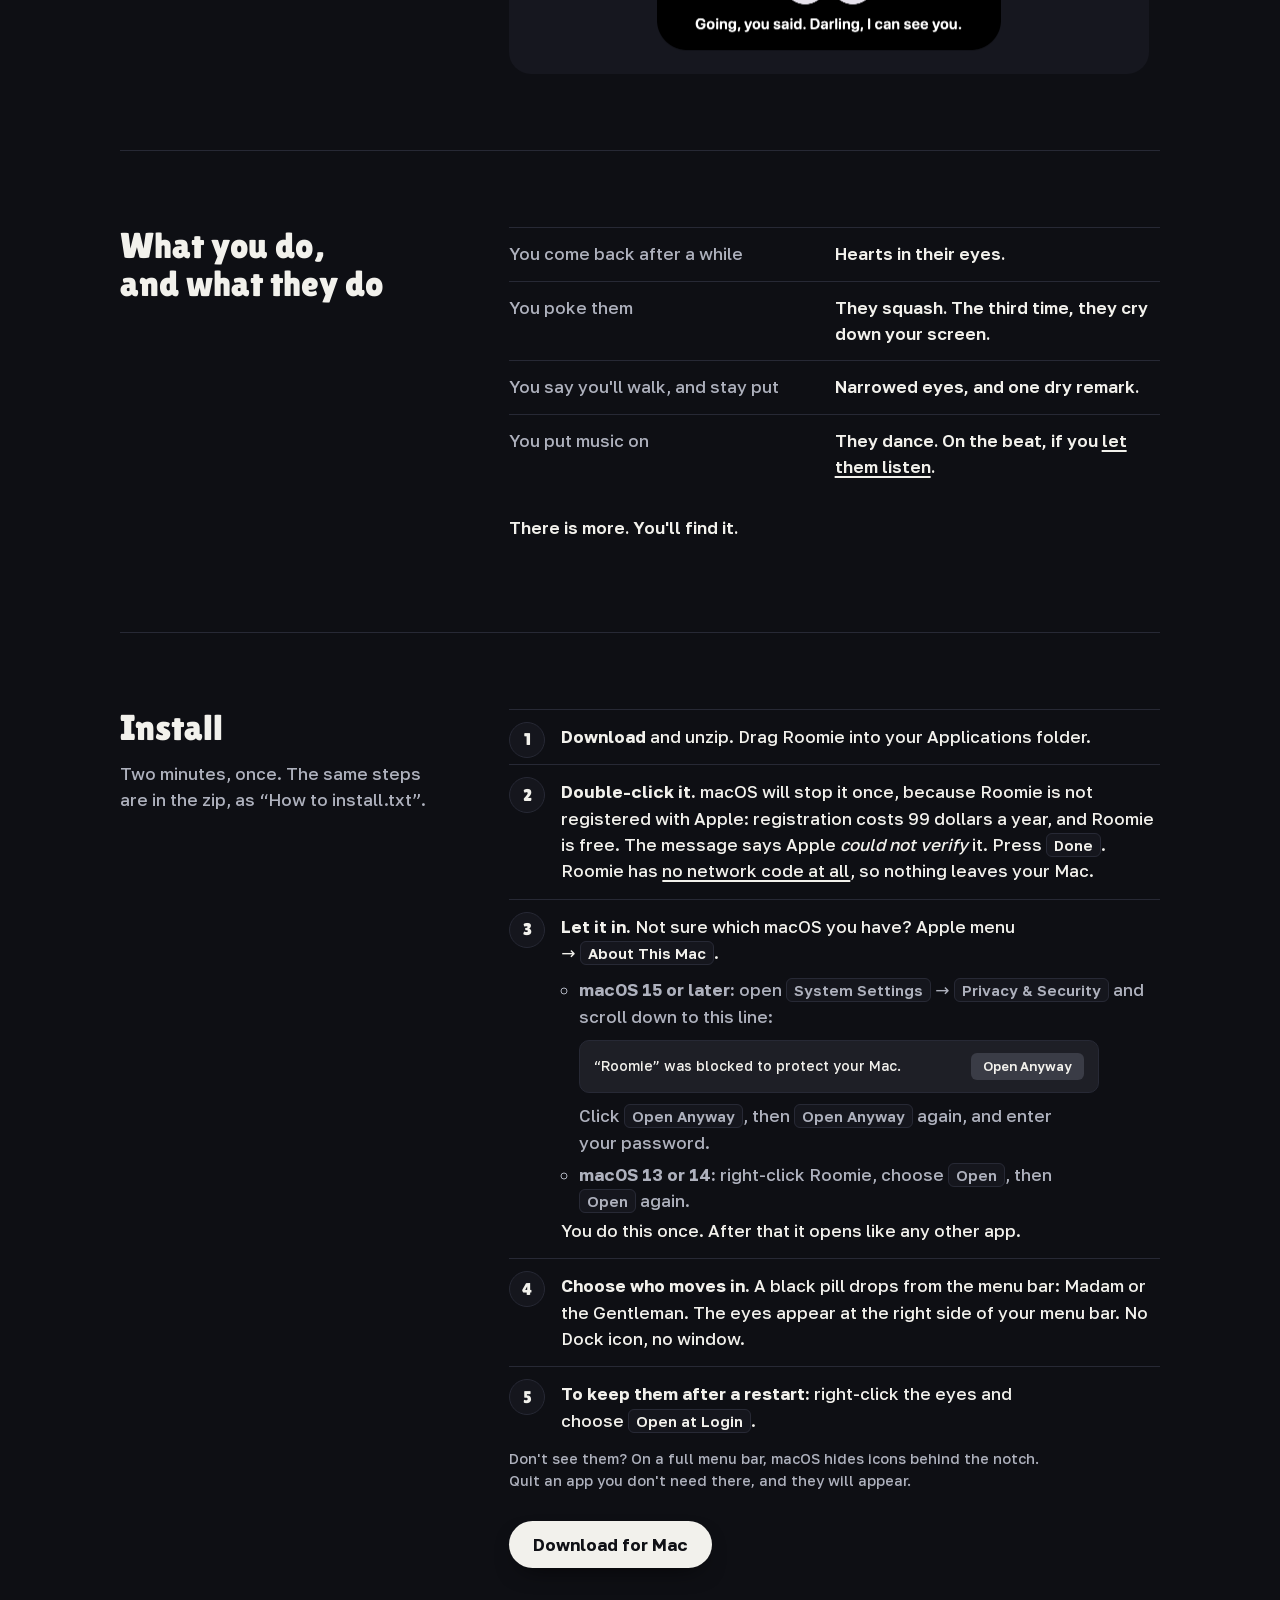
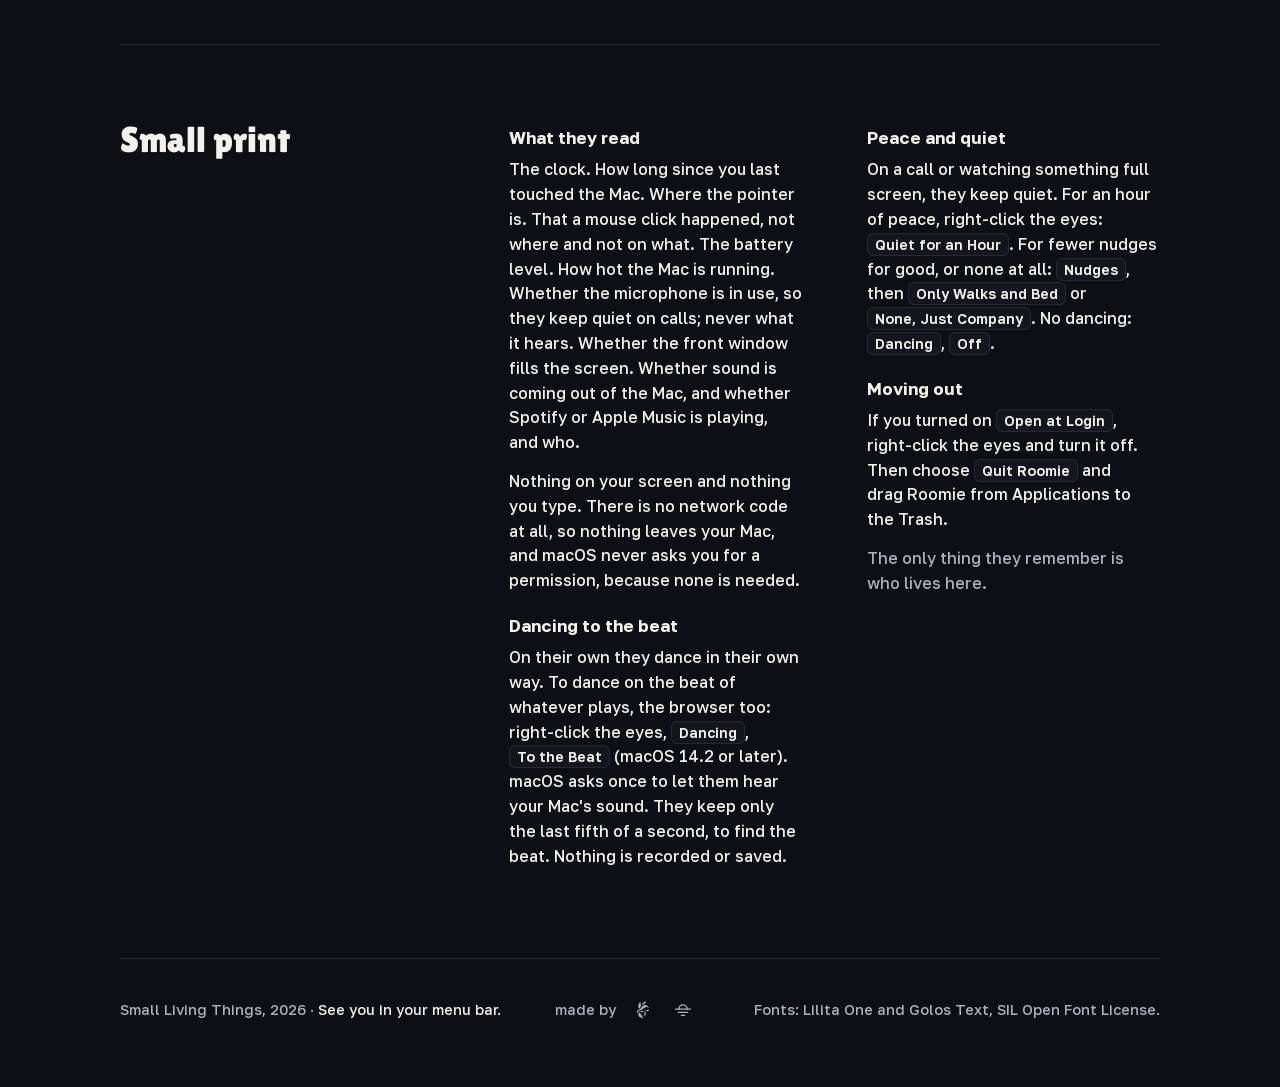
==== commit c4528966: "Roomie 0.9: they dance to music When Spotify or Apple Music plays and sound is coming out of the Mac" ====
--- a/site/index.html
+++ b/site/index.html
@@ -13,7 +13,7 @@
 <meta property="og:url" content="https://lesheess.github.io/small-living-things/">
 <meta name="twitter:card" content="summary_large_image">
 <link rel="icon" href="roomie/media/icon.png">
-<link rel="stylesheet" href="style.css?v=0.8.1">
+<link rel="stylesheet" href="style.css?v=0.9">
 </head>
 <body>
 <header class="bar">
@@ -32,9 +32,9 @@
     <h1>Roomie lives in your menu bar.</h1>
     <p class="lead">A pair of eyes that <b>keeps you company</b>, and keeps an eye on you: look away now and then, get up and walk, go to bed.</p>
     <div class="get">
-      <a class="btn" href="roomie/Roomie.zip?v=0.8.1" download>Download for Mac</a>
+      <a class="btn" href="roomie/Roomie.zip?v=0.9" download>Download for Mac</a>
       <button class="share" type="button" data-share>Send the link to my Mac</button>
-      <span class="small">Free · no network · no permissions<br>Version 0.8.1 · 0.9 MB · macOS 13 or later, Apple silicon and&nbsp;Intel</span>
+      <span class="small">Free · no network · no permissions needed<br>Version 0.9 · 1 MB · macOS 13 or later, Apple silicon and&nbsp;Intel</span>
       <p class="phone-note">Roomie is for Macs. Send it to yours.</p>
     </div>
     </div>
@@ -87,6 +87,7 @@
       <dt>You come back after a while</dt><dd>Hearts in their eyes.</dd>
       <dt>You poke them</dt><dd>They squash. The third time, they cry down your screen.</dd>
       <dt>You say you'll walk, and stay put</dt><dd>Narrowed eyes, and one dry remark.</dd>
+      <dt>You put music on</dt><dd>They dance. On the beat, if you <a href="#print">let them listen</a>.</dd>
     </dl>
     <p class="more">There is more. You'll find it.</p>
     </div>
@@ -112,7 +113,7 @@
       <li><b>To keep them after a restart:</b> right-click the eyes and choose <kbd>Open at Login</kbd>.</li>
     </ol>
     <p class="small">Don't see them? On a full menu bar, macOS hides icons behind the notch. Quit an app you don't need there, and they will appear.</p>
-    <div class="get"><a class="btn" href="roomie/Roomie.zip?v=0.8.1" download>Download for Mac</a></div>
+    <div class="get"><a class="btn" href="roomie/Roomie.zip?v=0.9" download>Download for Mac</a></div>
     </div>
   </section>
 
@@ -121,12 +122,14 @@
     <div class="body split">
     <div>
       <h3>What they read</h3>
-      <p>The clock. How long since you last touched the Mac. Where the pointer is. That a mouse click happened, not where and not on what. The battery level. How hot the Mac is running. Whether the microphone is in use, so they keep quiet on calls; never what it hears. Whether the front window fills the screen.</p>
+      <p>The clock. How long since you last touched the Mac. Where the pointer is. That a mouse click happened, not where and not on what. The battery level. How hot the Mac is running. Whether the microphone is in use, so they keep quiet on calls; never what it hears. Whether the front window fills the screen. Whether sound is coming out of the Mac, and whether Spotify or Apple Music is playing, and who.</p>
       <p>Nothing on your screen and nothing you type. There is no network code at all, so nothing leaves your Mac, and macOS never asks you for a permission, because none is needed.</p>
+      <h3>Dancing to the beat</h3>
+      <p>On their own they dance in their own way. To dance on the beat of whatever plays, the browser too: right-click the eyes, <kbd>Dancing</kbd>, <kbd>To the Beat</kbd> (macOS 14.2 or later). macOS asks once to let them hear your Mac's sound. They keep only the last fifth of a second, to find the beat. Nothing is recorded or saved.</p>
     </div>
     <div>
       <h3>Peace and quiet</h3>
-      <p>On a call or watching something full screen, they keep quiet. For an hour of peace, right-click the eyes: <kbd>Quiet for an Hour</kbd>. For fewer nudges for good, or none at all: <kbd>Nudges</kbd>, then <kbd>Only Walks and Bed</kbd> or <kbd>None, Just Company</kbd>.</p>
+      <p>On a call or watching something full screen, they keep quiet. For an hour of peace, right-click the eyes: <kbd>Quiet for an Hour</kbd>. For fewer nudges for good, or none at all: <kbd>Nudges</kbd>, then <kbd>Only Walks and Bed</kbd> or <kbd>None, Just Company</kbd>. No dancing: <kbd>Dancing</kbd>, <kbd>Off</kbd>.</p>
       <h3>Moving out</h3>
       <p>If you turned on <kbd>Open at Login</kbd>, right-click the eyes and turn it off. Then choose <kbd>Quit Roomie</kbd> and drag Roomie from Applications to the Trash.</p>
       <p class="dim">The only thing they remember is who lives here.</p>
@@ -143,7 +146,7 @@
     <span class="maker" tabindex="0" aria-label="Still"><svg width="20" height="20" viewBox="0 0 24 24" fill="none" stroke="currentColor" stroke-width="1.6" stroke-linecap="round" aria-hidden="true"><path d="M7 10.9a5 5 0 0 1 10 0"/><path d="M3 10.9h18M6.5 14.9h11M10 18.4h4"/></svg><span class="tip" aria-hidden="true">Still</span></span></span>
   <span>Fonts: Lilita One and Golos Text, SIL Open Font License.</span>
 </footer>
-<script src="roomie.js?v=0.8.1"></script>
-<script src="stage.js?v=0.8.1"></script>
+<script src="roomie.js?v=0.9"></script>
+<script src="stage.js?v=0.9"></script>
 </body>
 </html>
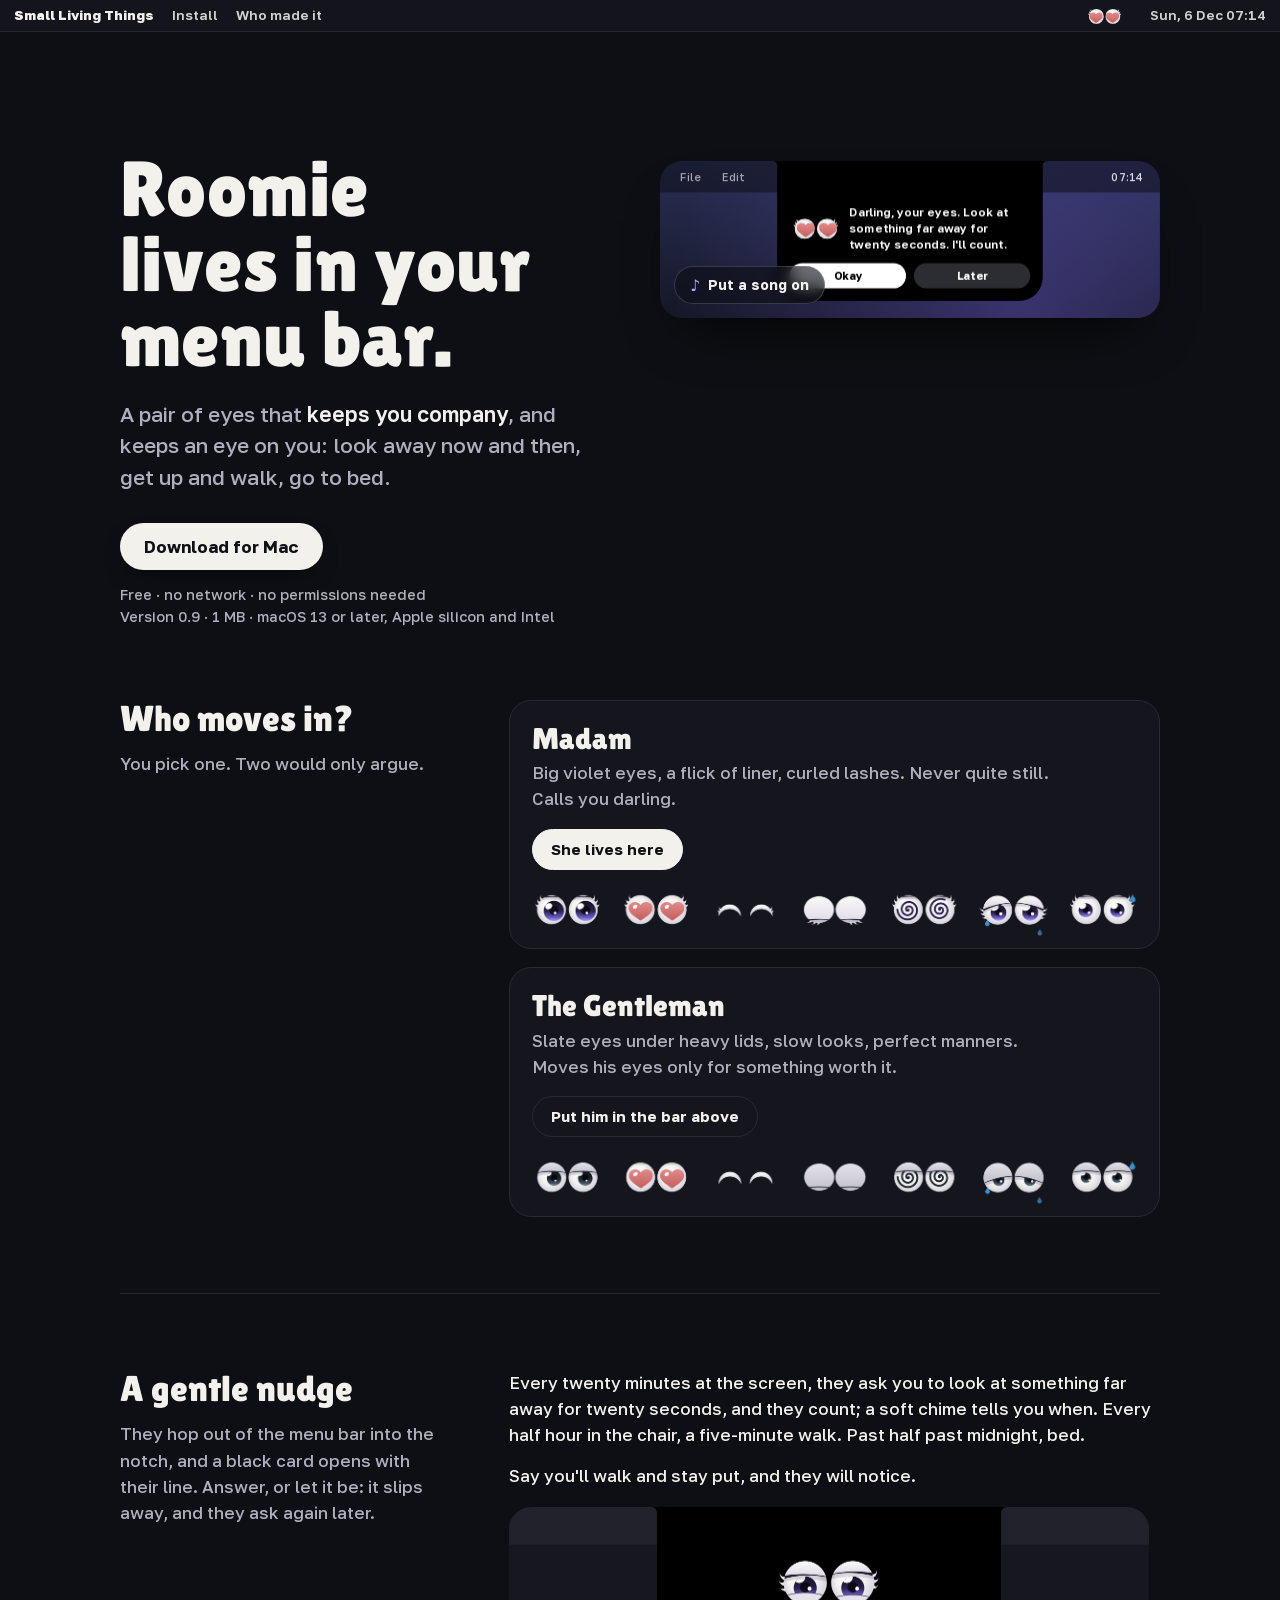
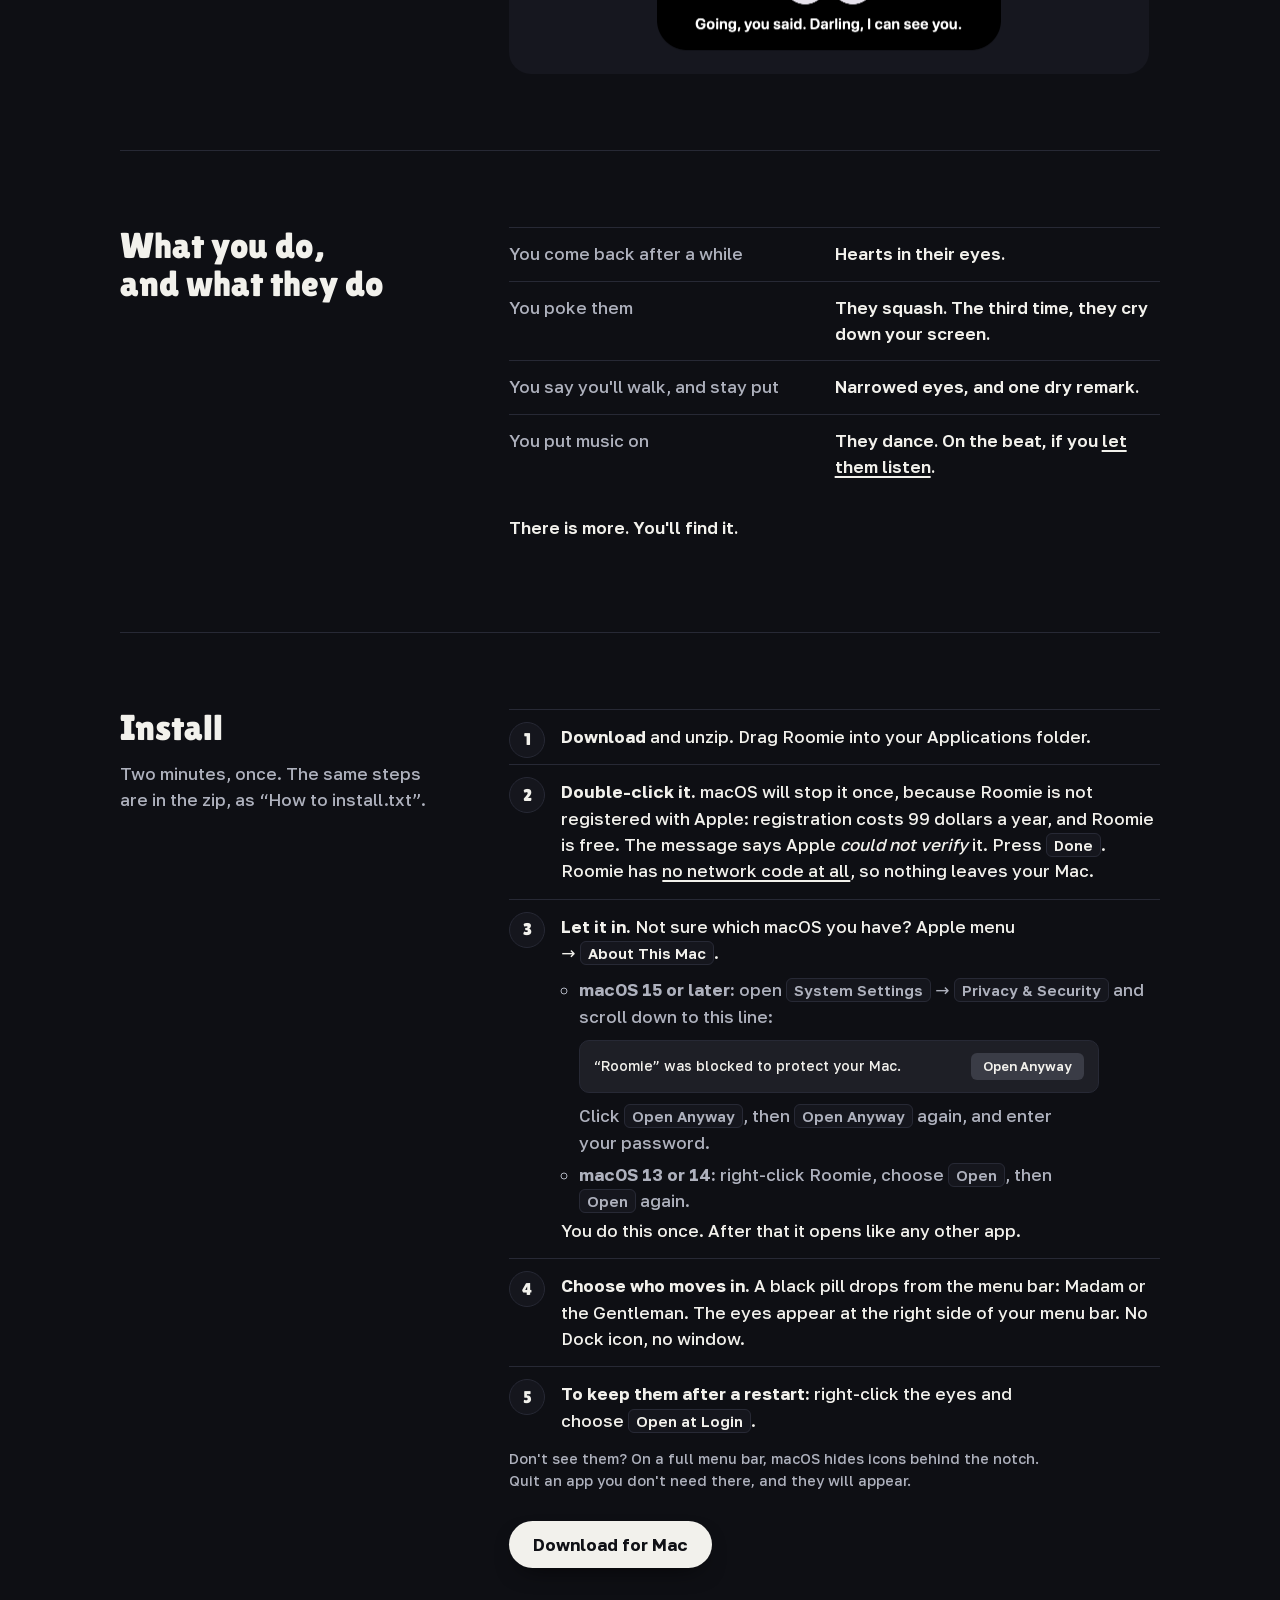
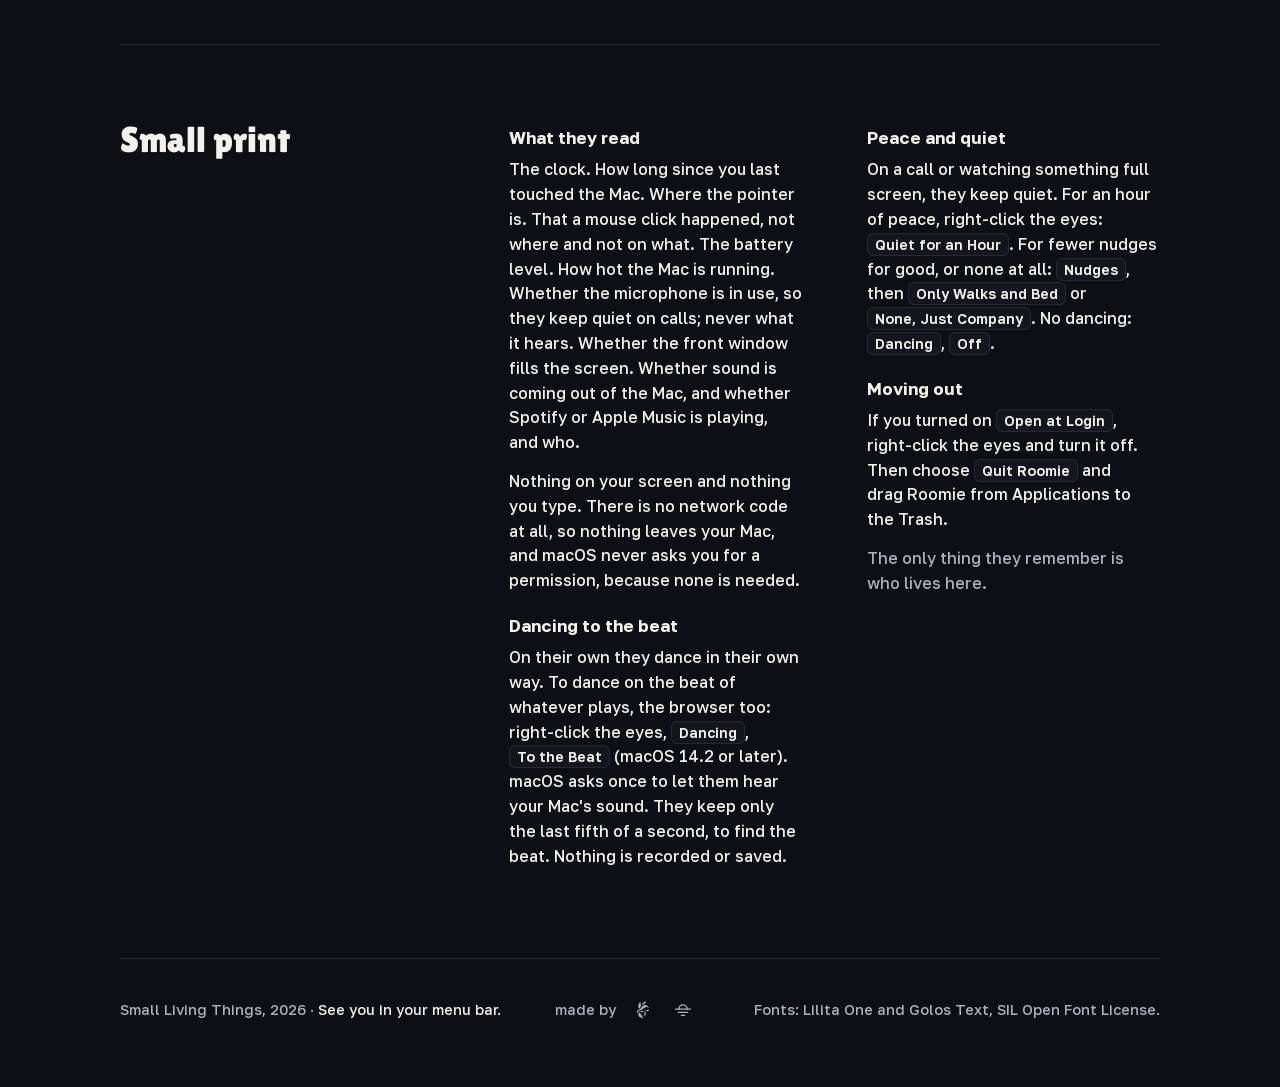
==== commit ce9717b0: "Site: Put a song on, and they dance A button on the stage plays the film's song, made in the browser" ====
--- a/site/index.html
+++ b/site/index.html
@@ -13,7 +13,7 @@
 <meta property="og:url" content="https://lesheess.github.io/small-living-things/">
 <meta name="twitter:card" content="summary_large_image">
 <link rel="icon" href="roomie/media/icon.png">
-<link rel="stylesheet" href="style.css?v=0.9">
+<link rel="stylesheet" href="style.css?v=0.9.1">
 </head>
 <body>
 <header class="bar">
@@ -38,7 +38,8 @@
       <p class="phone-note">Roomie is for Macs. Send it to yours.</p>
     </div>
     </div>
-    <figure class="stage"><canvas data-stage></canvas></figure>
+    <figure class="stage"><canvas data-stage></canvas>
+      <button class="play" type="button" data-play aria-pressed="false"><b aria-hidden="true">♪</b> <span>Put a song on</span></button></figure>
   </div>
 
   <section class="flow row">
@@ -146,7 +147,8 @@
     <span class="maker" tabindex="0" aria-label="Still"><svg width="20" height="20" viewBox="0 0 24 24" fill="none" stroke="currentColor" stroke-width="1.6" stroke-linecap="round" aria-hidden="true"><path d="M7 10.9a5 5 0 0 1 10 0"/><path d="M3 10.9h18M6.5 14.9h11M10 18.4h4"/></svg><span class="tip" aria-hidden="true">Still</span></span></span>
   <span>Fonts: Lilita One and Golos Text, SIL Open Font License.</span>
 </footer>
-<script src="roomie.js?v=0.9"></script>
-<script src="stage.js?v=0.9"></script>
+<script src="roomie.js?v=0.9.1"></script>
+<script src="dance.js?v=0.9.1"></script>
+<script src="stage.js?v=0.9.1"></script>
 </body>
 </html>
--- a/site/style.css
+++ b/site/style.css
@@ -49,7 +49,16 @@
 .hero.with-stage .stage{ margin-top:.12em; font-size:clamp(44px, 6.2vw, 78px); }
 .hero.with-stage h1{ font-size:clamp(44px, 6.2vw, 78px); }
 @media (max-width:860px){ .hero.with-stage{ grid-template-columns:1fr; } }
-.stage{ margin:0; }
+.stage{ margin:0; position:relative; }
+/* 0.9: a song for the stage, and they dance */
+.play{ position:absolute; left:14px; bottom:14px; display:inline-flex; align-items:center; gap:8px; font:700 14px/1 var(--body); color:var(--text);
+  background:rgba(14,15,24,.62); border:1px solid rgba(255,255,255,.16); border-radius:999px; padding:10px 15px; cursor:pointer;
+  -webkit-backdrop-filter:blur(8px); backdrop-filter:blur(8px); transition:background .2s, transform .15s; }
+.play b{ font-size:16px; color:#b1a6f5; }
+.play:hover{ background:rgba(14,15,24,.8); transform:translateY(-1px); }
+.play[aria-pressed="true"]{ background:var(--text); color:var(--ink); border-color:var(--text); }
+.play[aria-pressed="true"] b{ color:#6e5ecf; }
+@media (max-width:600px){ .play{ position:static; margin-top:12px; } }
 .stage canvas{ display:block; width:100%; border-radius:22px; box-shadow:0 30px 60px -30px #000; cursor:pointer; }
 .share{ display:none; font:700 15px/1 var(--body); color:var(--text); background:transparent; border:1.5px solid var(--line); border-radius:999px; padding:13px 18px; cursor:pointer; }
 .phone-note{ display:none; margin:14px 0 0; font-size:15px; color:var(--dim); }
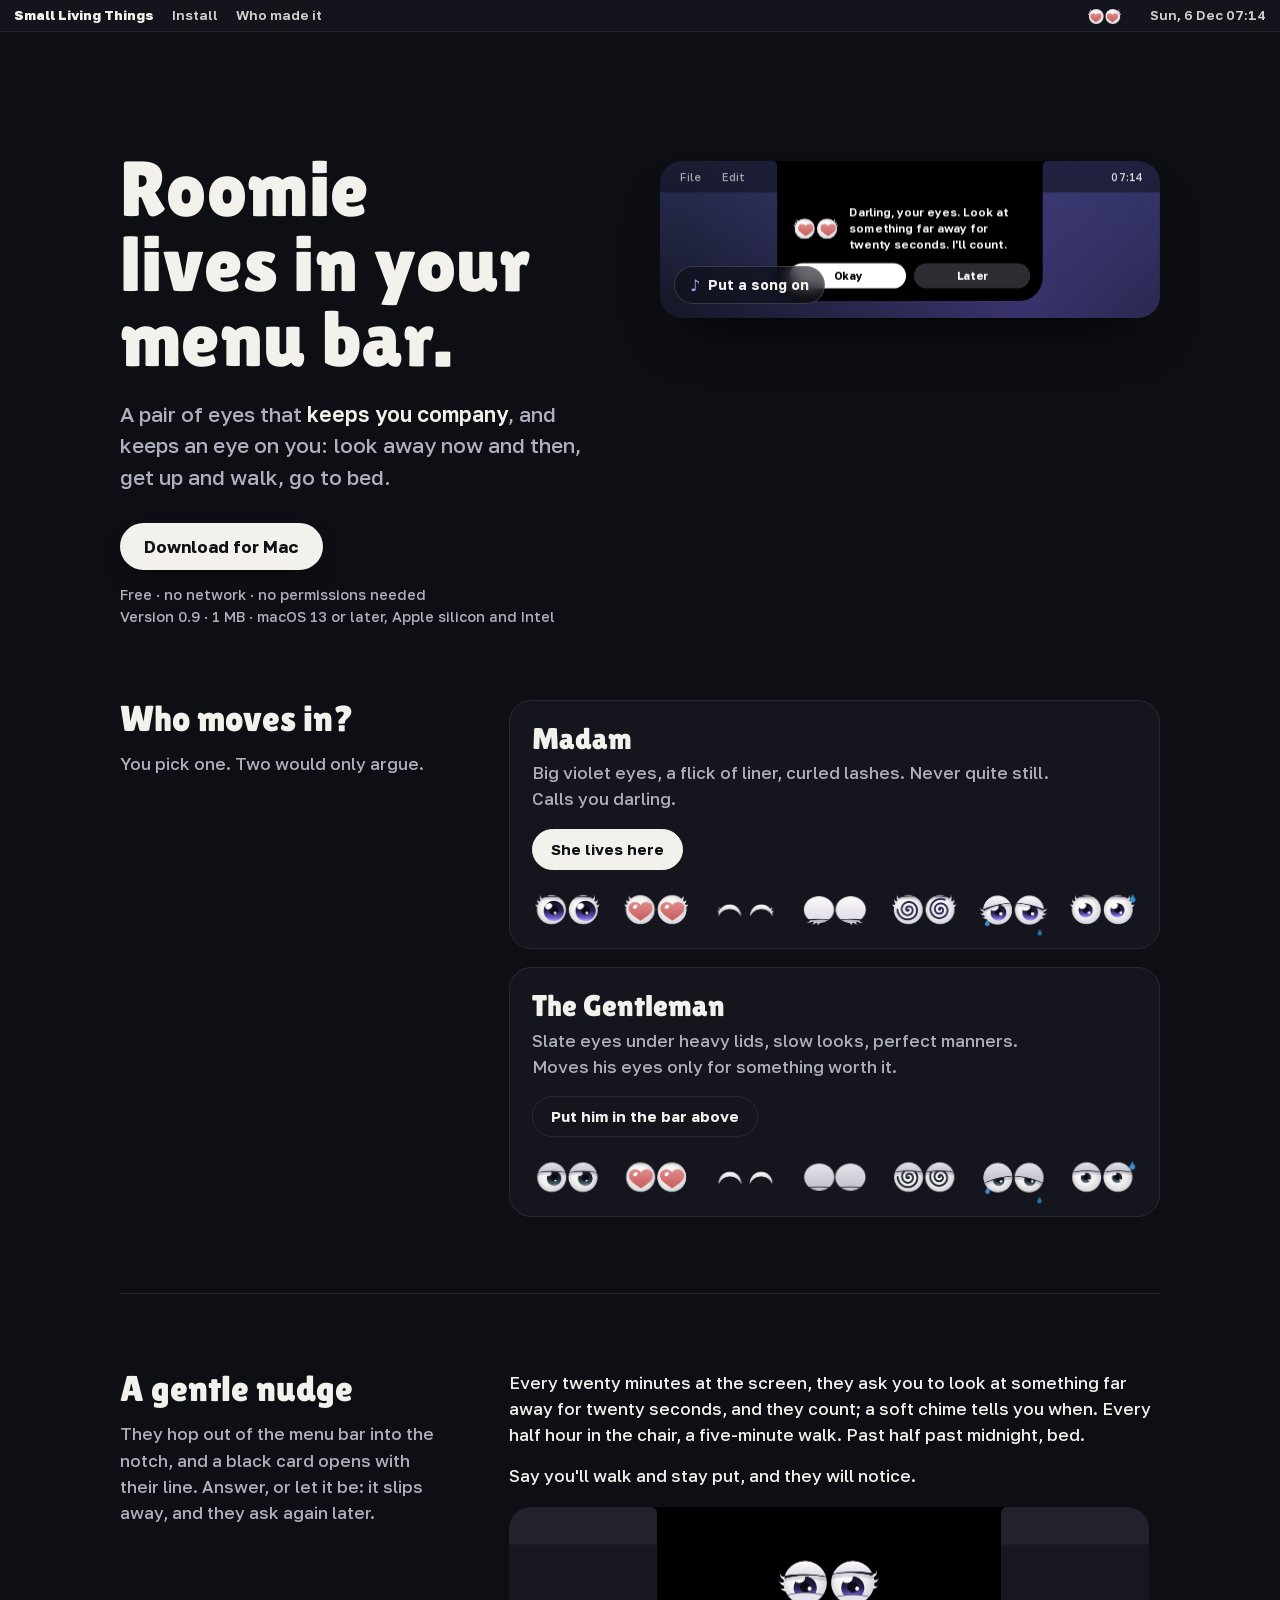
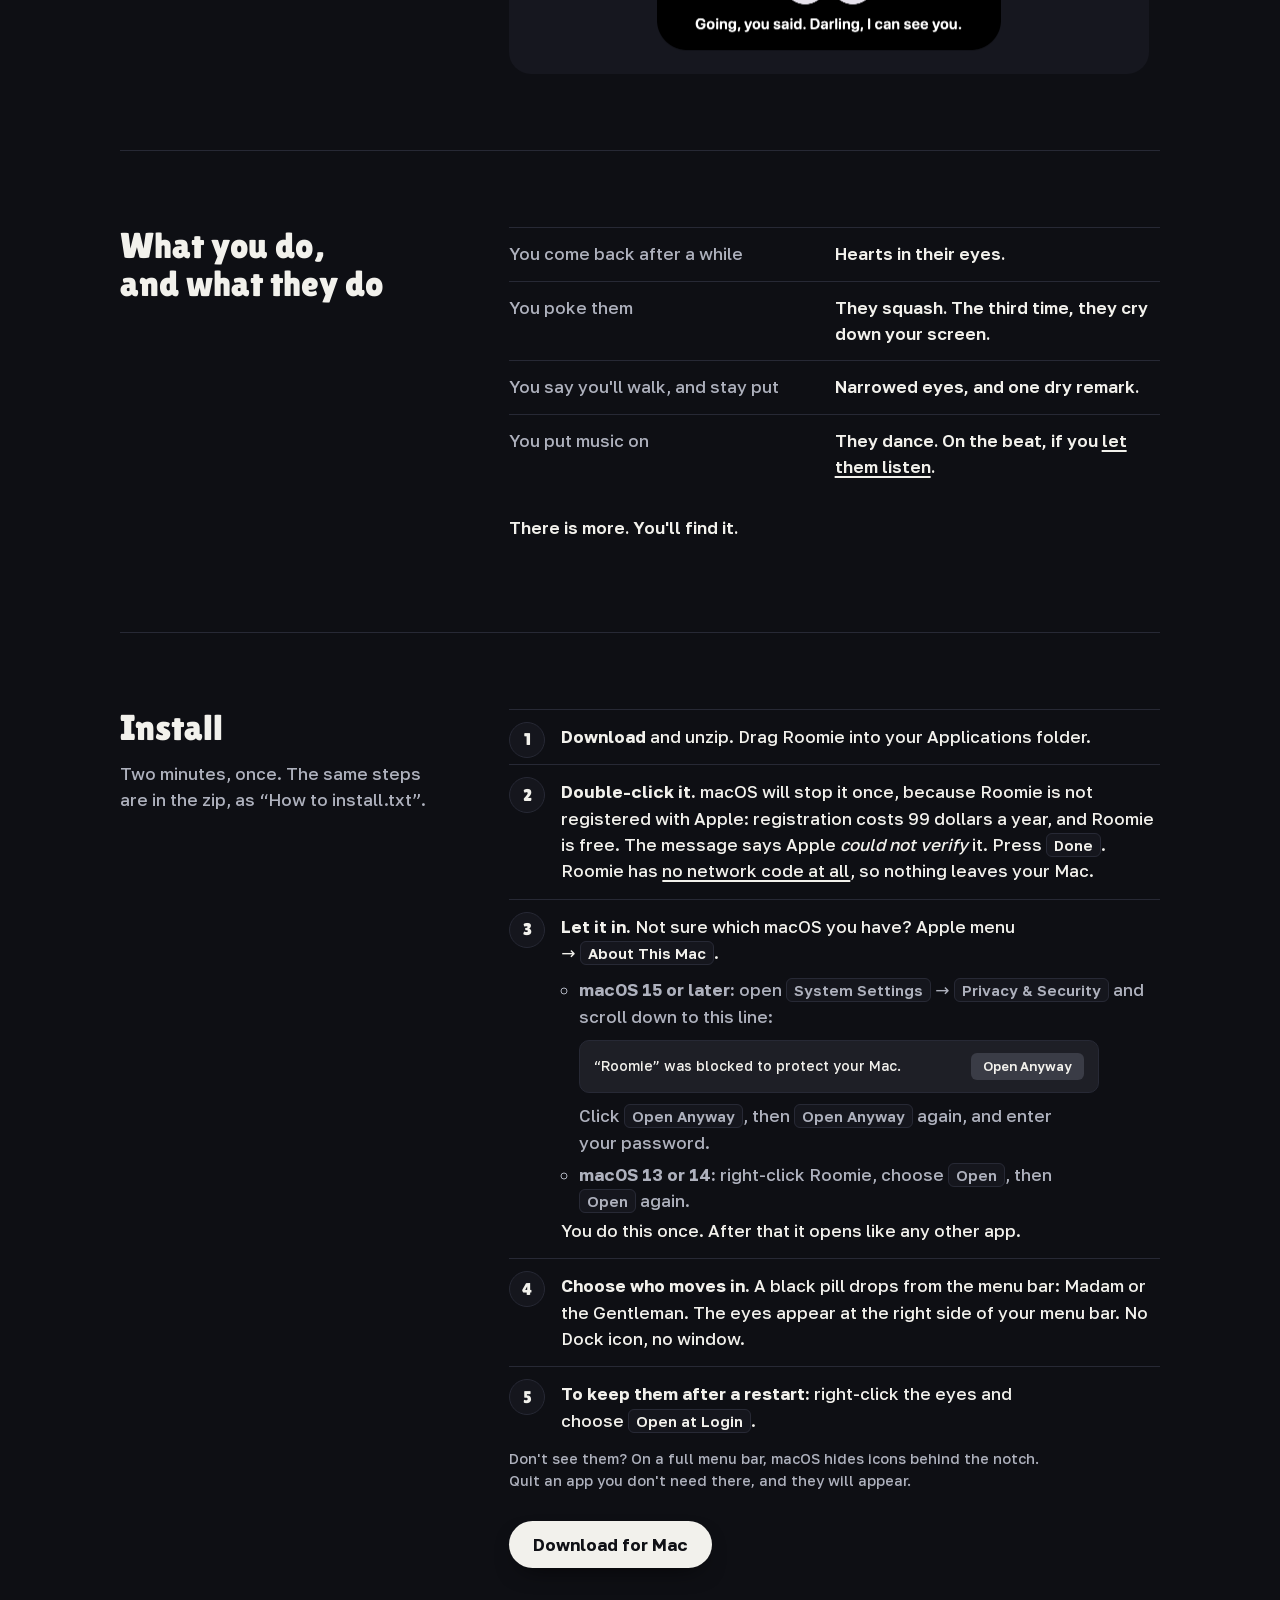
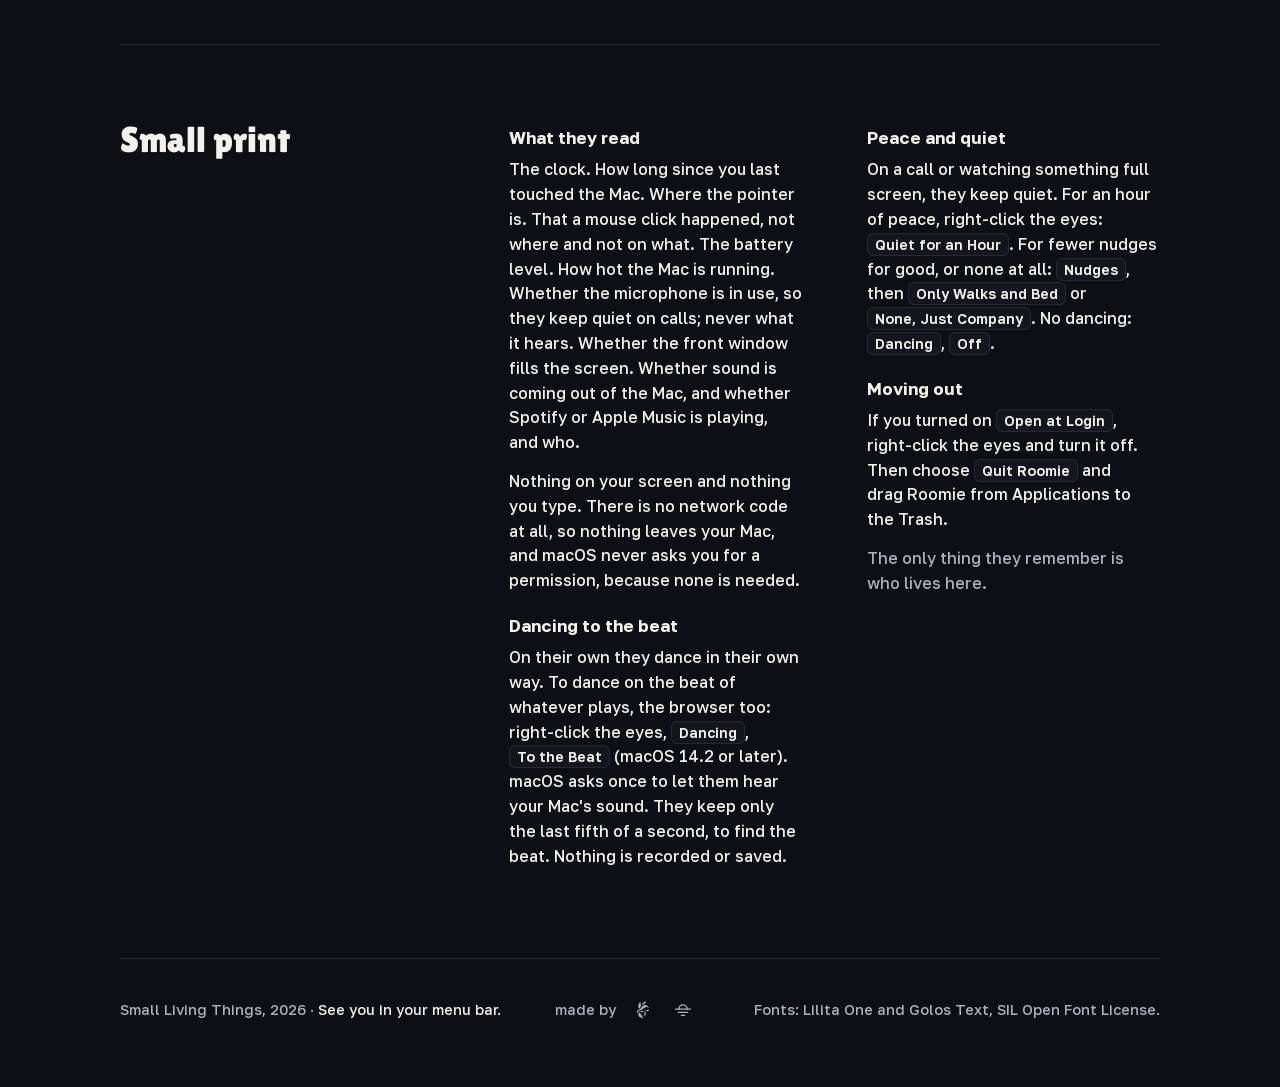
==== commit 27e1566a: "Site: stop keeping the GPU busy The screen-sized canvas for falling tears was cleared and redrawn ev" ====
--- a/site/index.html
+++ b/site/index.html
@@ -147,8 +147,8 @@
     <span class="maker" tabindex="0" aria-label="Still"><svg width="20" height="20" viewBox="0 0 24 24" fill="none" stroke="currentColor" stroke-width="1.6" stroke-linecap="round" aria-hidden="true"><path d="M7 10.9a5 5 0 0 1 10 0"/><path d="M3 10.9h18M6.5 14.9h11M10 18.4h4"/></svg><span class="tip" aria-hidden="true">Still</span></span></span>
   <span>Fonts: Lilita One and Golos Text, SIL Open Font License.</span>
 </footer>
-<script src="roomie.js?v=0.9.1"></script>
+<script src="roomie.js?v=0.9.2"></script>
 <script src="dance.js?v=0.9.1"></script>
-<script src="stage.js?v=0.9.1"></script>
+<script src="stage.js?v=0.9.2"></script>
 </body>
 </html>
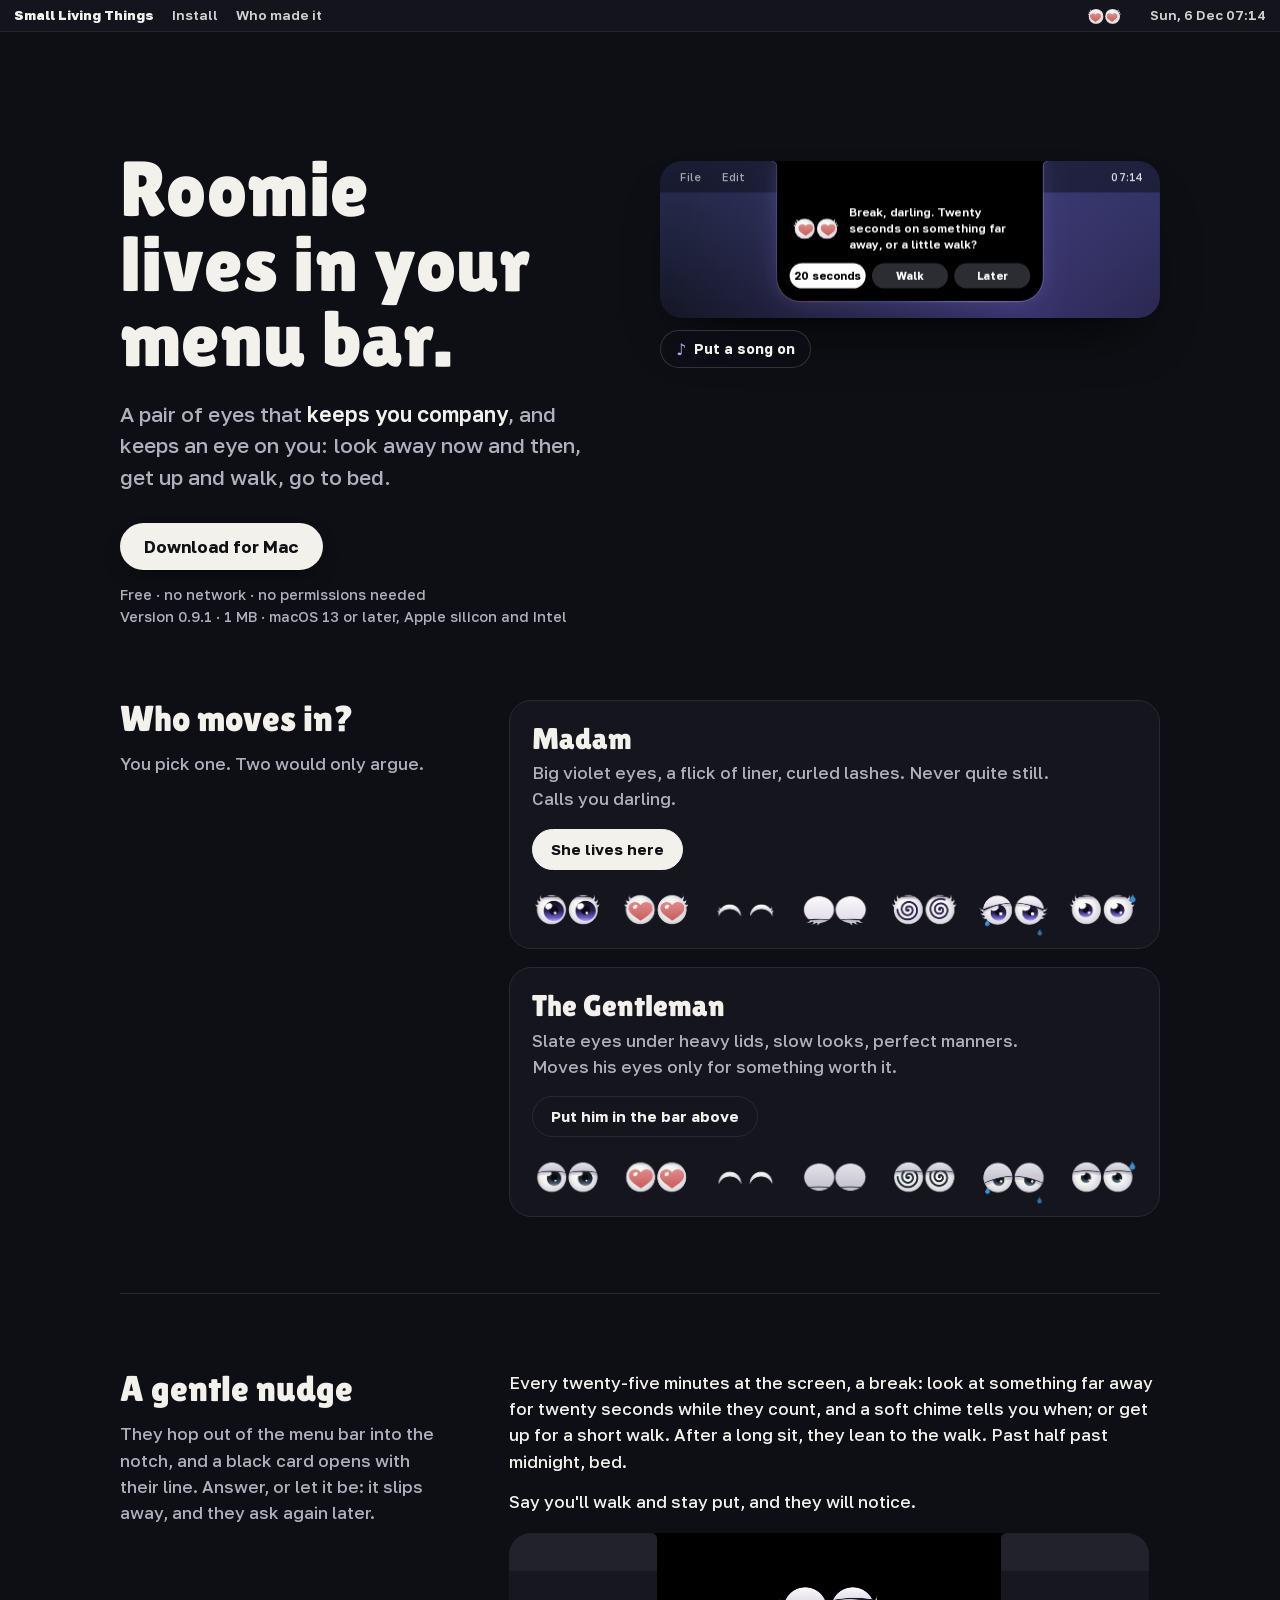
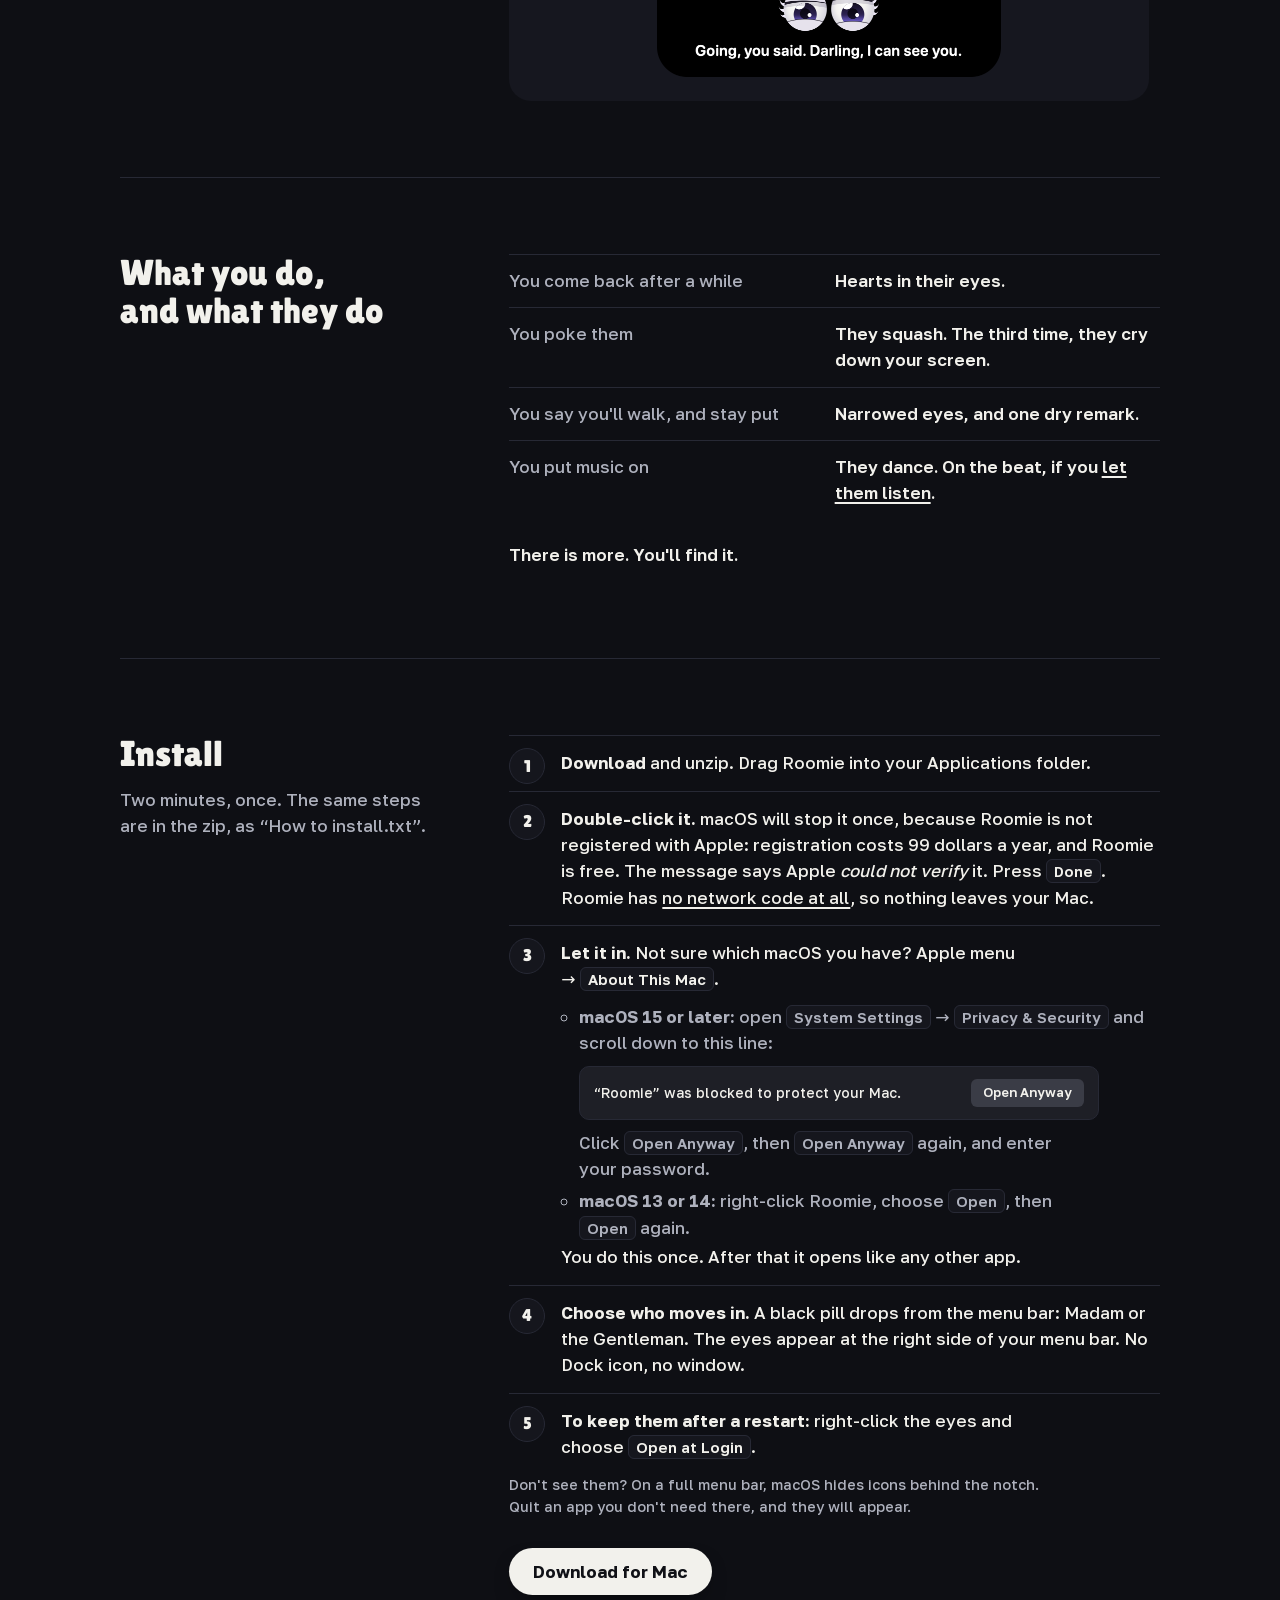
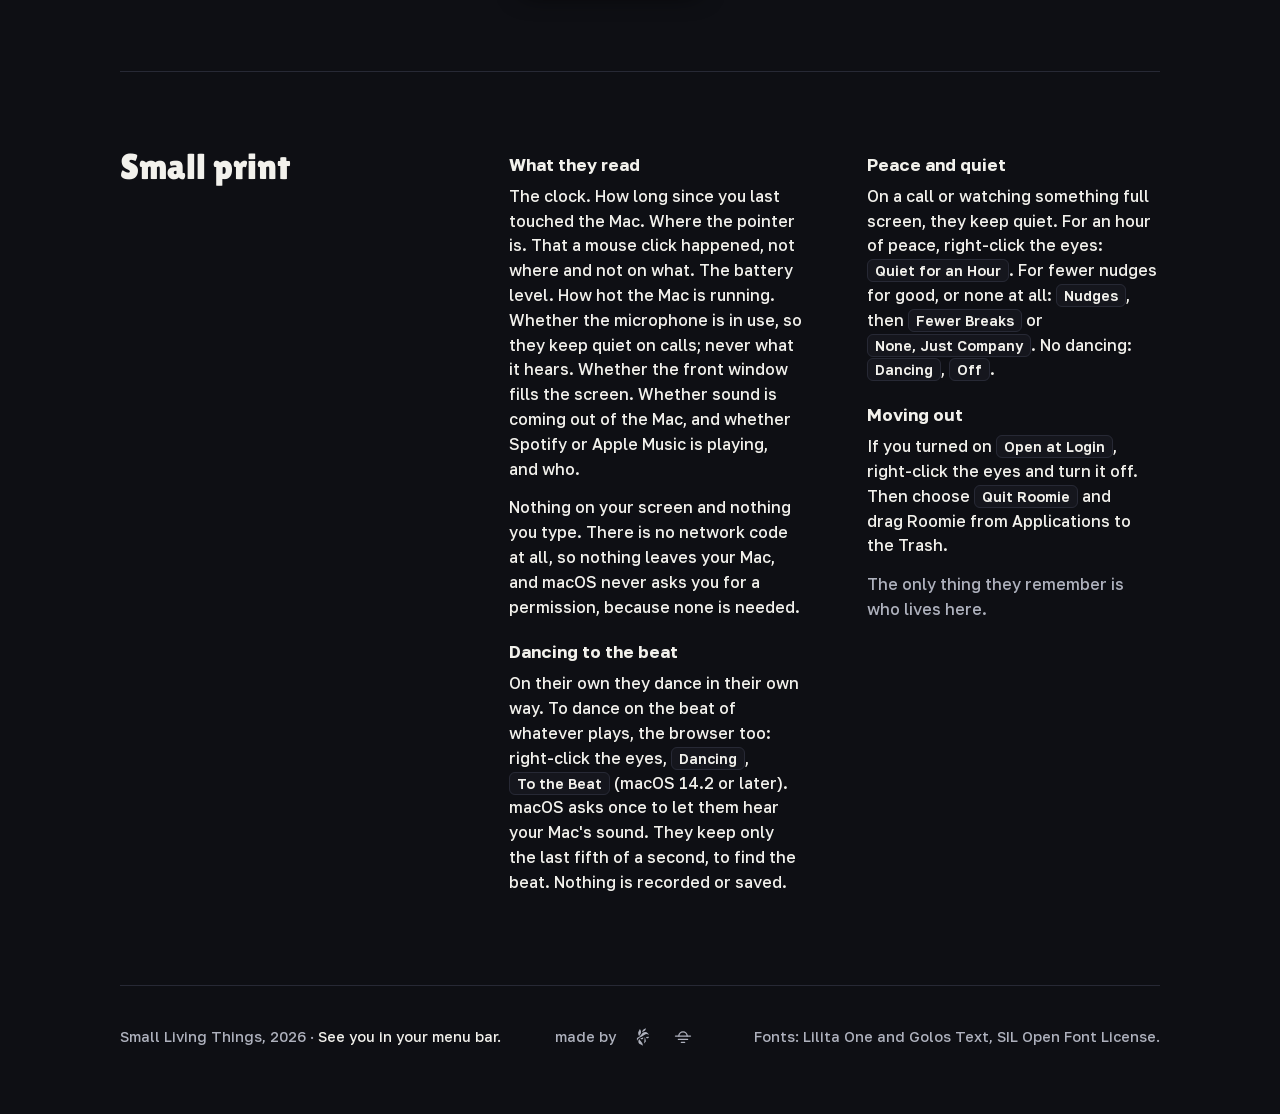
==== commit 9801fc38: "Roomie 0.9.1: one break, and it starts on macOS 13 again - 0.9 died at launch on macOS 13 to 14.1: C" ====
--- a/site/index.html
+++ b/site/index.html
@@ -13,7 +13,7 @@
 <meta property="og:url" content="https://lesheess.github.io/small-living-things/">
 <meta name="twitter:card" content="summary_large_image">
 <link rel="icon" href="roomie/media/icon.png">
-<link rel="stylesheet" href="style.css?v=0.9.1">
+<link rel="stylesheet" href="style.css?v=0.9.2">
 </head>
 <body>
 <header class="bar">
@@ -32,9 +32,9 @@
     <h1>Roomie lives in your menu bar.</h1>
     <p class="lead">A pair of eyes that <b>keeps you company</b>, and keeps an eye on you: look away now and then, get up and walk, go to bed.</p>
     <div class="get">
-      <a class="btn" href="roomie/Roomie.zip?v=0.9" download>Download for Mac</a>
+      <a class="btn" href="roomie/Roomie.zip?v=0.9.1" download>Download for Mac</a>
       <button class="share" type="button" data-share>Send the link to my Mac</button>
-      <span class="small">Free · no network · no permissions needed<br>Version 0.9 · 1 MB · macOS 13 or later, Apple silicon and&nbsp;Intel</span>
+      <span class="small">Free · no network · no permissions needed<br>Version 0.9.1 · 1 MB · macOS 13 or later, Apple silicon and&nbsp;Intel</span>
       <p class="phone-note">Roomie is for Macs. Send it to yours.</p>
     </div>
     </div>
@@ -75,7 +75,7 @@
     <div class="head"><h2>A gentle nudge</h2>
       <p class="dim">They hop out of the menu bar into the notch, and a black card opens with their line. Answer, or let it be: it slips away, and they ask again later.</p></div>
     <div class="body">
-      <p>Every twenty minutes at the screen, they ask you to look at something far away for twenty seconds, and they count; a soft chime tells you when. Every half hour in the chair, a five-minute walk. Past half past midnight, bed.</p>
+      <p>Every twenty-five minutes at the screen, a break: look at something far away for twenty seconds while they count, and a soft chime tells you when; or get up for a short walk. After a long sit, they lean to the walk. Past half past midnight, bed.</p>
       <p>Say you'll walk and stay put, and they will notice.</p>
     <figure class="shot"><img src="roomie/media/caught.png" width="640" height="168" alt="Madam's card under the notch: her eyes narrowed, following you, and her line: “Going, you said. Darling, I can see you.”"></figure>
     </div>
@@ -114,7 +114,7 @@
       <li><b>To keep them after a restart:</b> right-click the eyes and choose <kbd>Open at Login</kbd>.</li>
     </ol>
     <p class="small">Don't see them? On a full menu bar, macOS hides icons behind the notch. Quit an app you don't need there, and they will appear.</p>
-    <div class="get"><a class="btn" href="roomie/Roomie.zip?v=0.9" download>Download for Mac</a></div>
+    <div class="get"><a class="btn" href="roomie/Roomie.zip?v=0.9.1" download>Download for Mac</a></div>
     </div>
   </section>
 
@@ -130,7 +130,7 @@
     </div>
     <div>
       <h3>Peace and quiet</h3>
-      <p>On a call or watching something full screen, they keep quiet. For an hour of peace, right-click the eyes: <kbd>Quiet for an Hour</kbd>. For fewer nudges for good, or none at all: <kbd>Nudges</kbd>, then <kbd>Only Walks and Bed</kbd> or <kbd>None, Just Company</kbd>. No dancing: <kbd>Dancing</kbd>, <kbd>Off</kbd>.</p>
+      <p>On a call or watching something full screen, they keep quiet. For an hour of peace, right-click the eyes: <kbd>Quiet for an Hour</kbd>. For fewer nudges for good, or none at all: <kbd>Nudges</kbd>, then <kbd>Fewer Breaks</kbd> or <kbd>None, Just Company</kbd>. No dancing: <kbd>Dancing</kbd>, <kbd>Off</kbd>.</p>
       <h3>Moving out</h3>
       <p>If you turned on <kbd>Open at Login</kbd>, right-click the eyes and turn it off. Then choose <kbd>Quit Roomie</kbd> and drag Roomie from Applications to the Trash.</p>
       <p class="dim">The only thing they remember is who lives here.</p>
@@ -149,6 +149,6 @@
 </footer>
 <script src="roomie.js?v=0.9.2"></script>
 <script src="dance.js?v=0.9.1"></script>
-<script src="stage.js?v=0.9.2"></script>
+<script src="stage.js?v=0.9.3"></script>
 </body>
 </html>
--- a/site/style.css
+++ b/site/style.css
@@ -50,15 +50,14 @@
 .hero.with-stage h1{ font-size:clamp(44px, 6.2vw, 78px); }
 @media (max-width:860px){ .hero.with-stage{ grid-template-columns:1fr; } }
 .stage{ margin:0; position:relative; }
-/* 0.9: a song for the stage, and they dance */
-.play{ position:absolute; left:14px; bottom:14px; display:inline-flex; align-items:center; gap:8px; font:700 14px/1 var(--body); color:var(--text);
+/* 0.9: a song for the stage, and they dance; 0.9.1: under the stage everywhere, it covered the card's first button */
+.play{ margin-top:12px; display:flex; width:max-content; align-items:center; gap:8px; font:700 14px/1 var(--body); color:var(--text);
   background:rgba(14,15,24,.62); border:1px solid rgba(255,255,255,.16); border-radius:999px; padding:10px 15px; cursor:pointer;
   -webkit-backdrop-filter:blur(8px); backdrop-filter:blur(8px); transition:background .2s, transform .15s; }
 .play b{ font-size:16px; color:#b1a6f5; }
 .play:hover{ background:rgba(14,15,24,.8); transform:translateY(-1px); }
 .play[aria-pressed="true"]{ background:var(--text); color:var(--ink); border-color:var(--text); }
 .play[aria-pressed="true"] b{ color:#6e5ecf; }
-@media (max-width:600px){ .play{ position:static; margin-top:12px; } }
 .stage canvas{ display:block; width:100%; border-radius:22px; box-shadow:0 30px 60px -30px #000; cursor:pointer; }
 .share{ display:none; font:700 15px/1 var(--body); color:var(--text); background:transparent; border:1.5px solid var(--line); border-radius:999px; padding:13px 18px; cursor:pointer; }
 .phone-note{ display:none; margin:14px 0 0; font-size:15px; color:var(--dim); }
